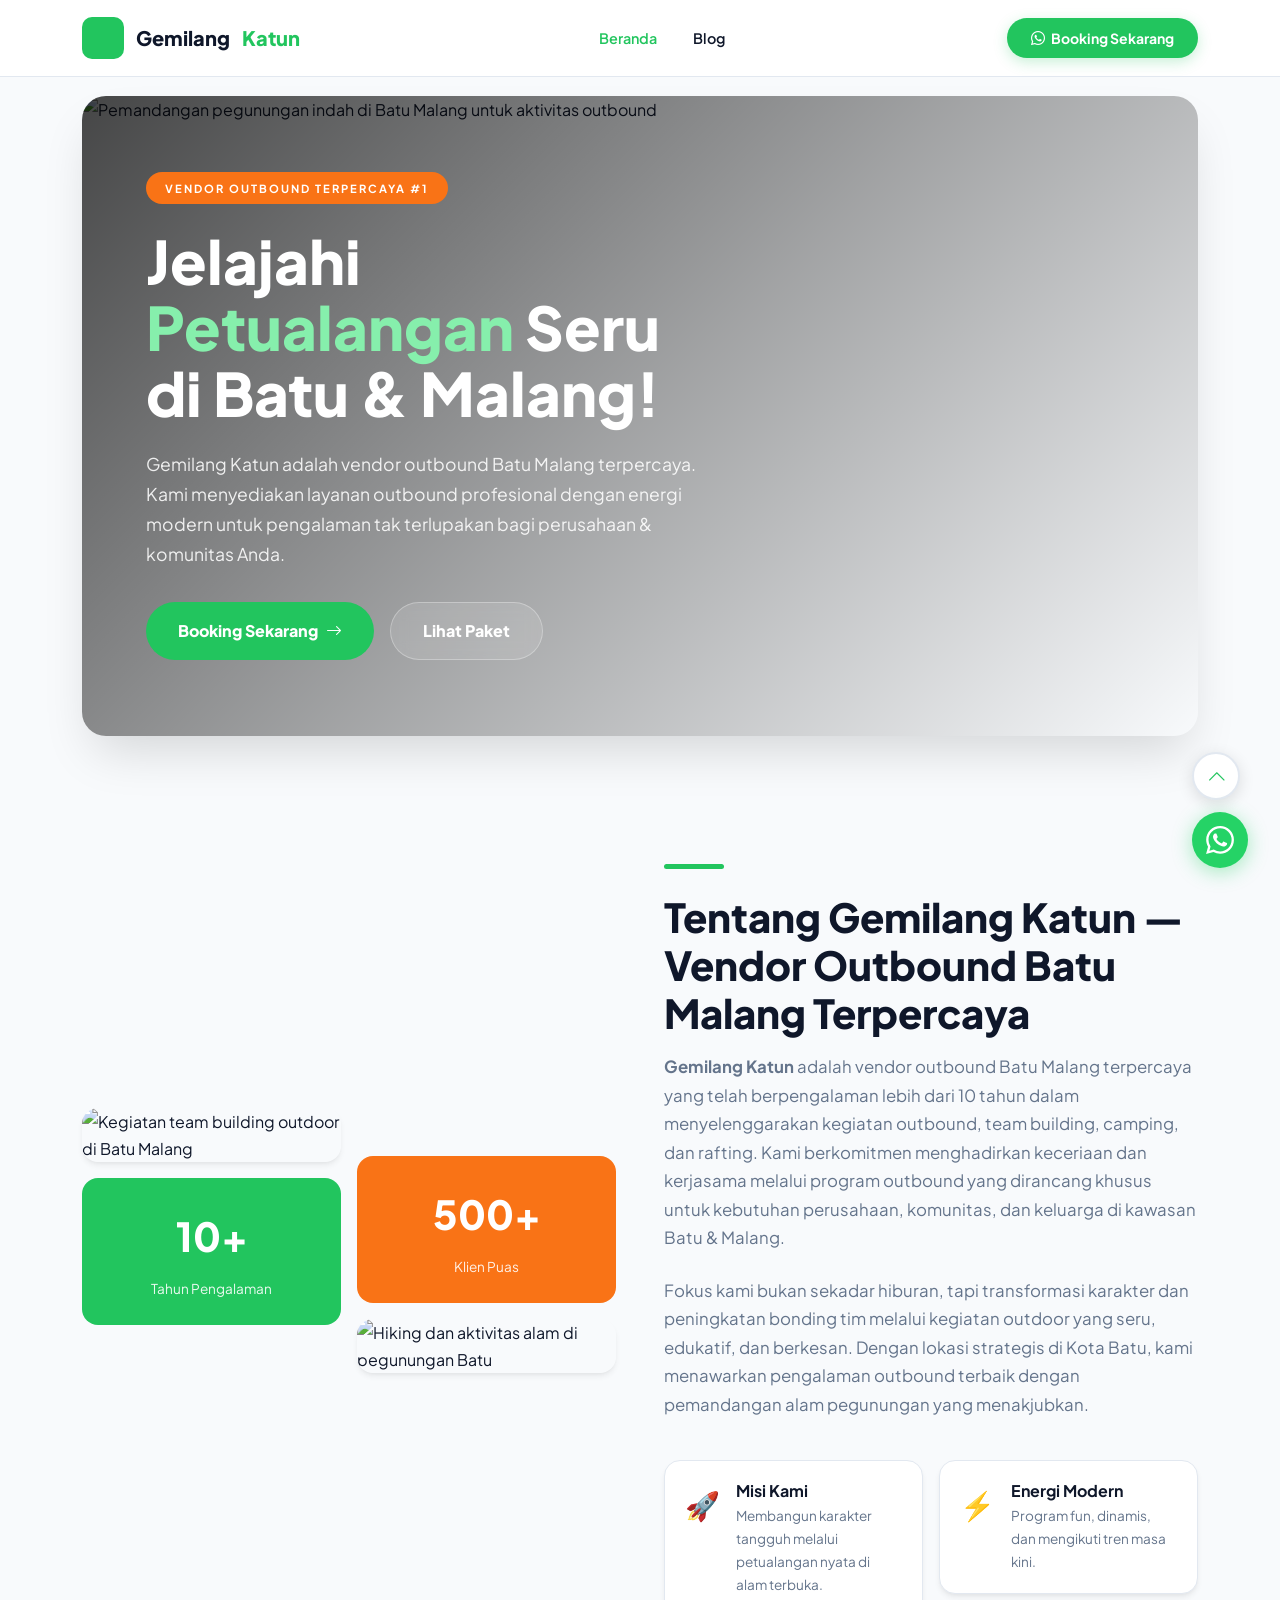
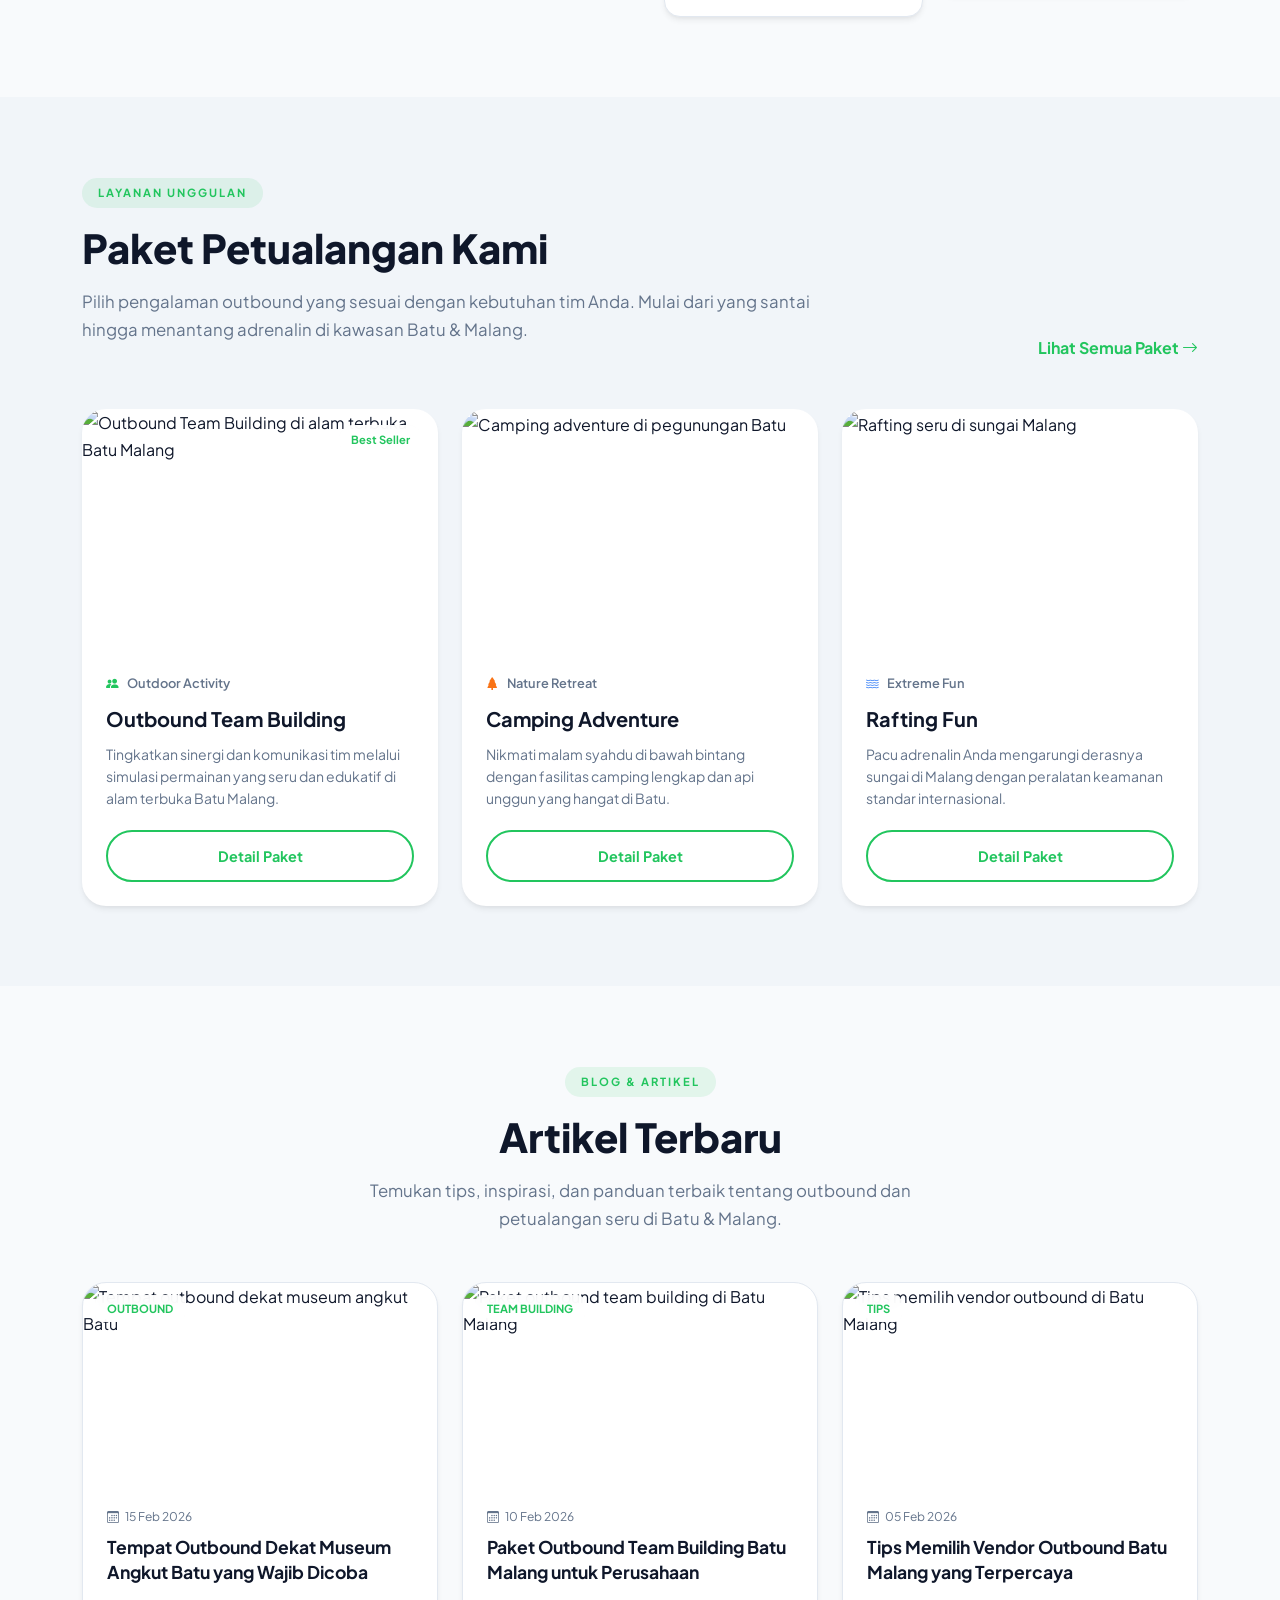
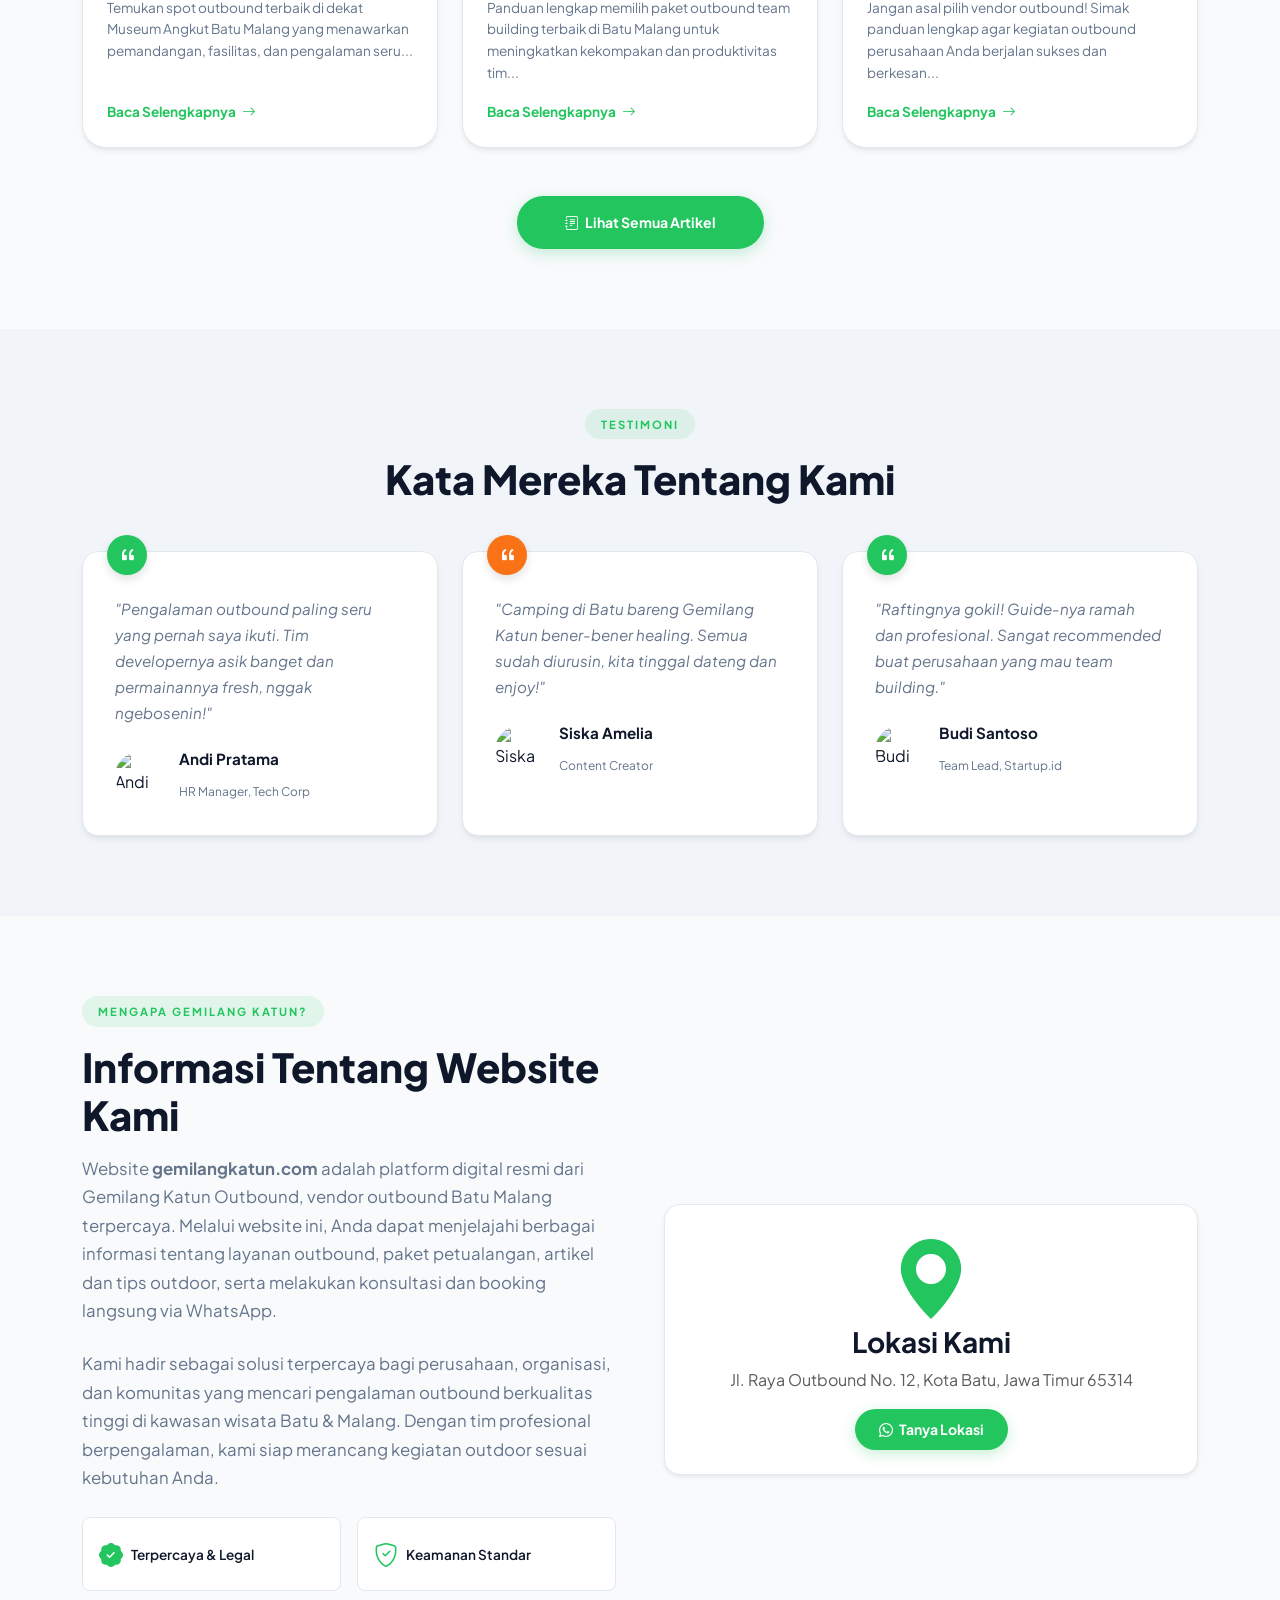
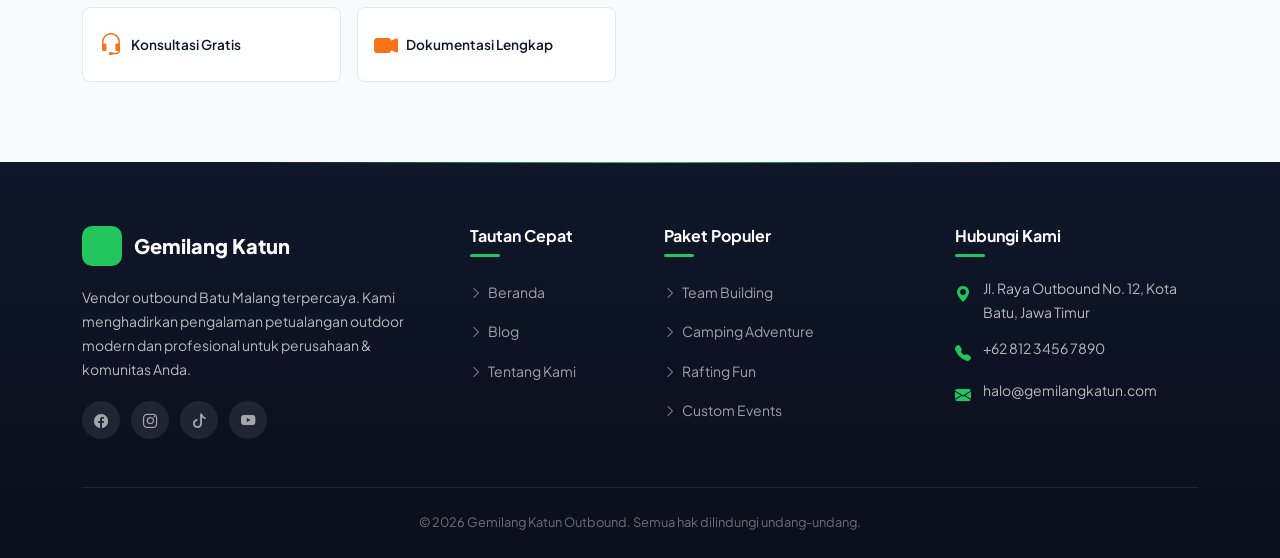
==== index.html @ aa8f5e23 "Add files via upload" ====
<!DOCTYPE html>
<html lang="id">

<head>
    <meta charset="utf-8" />
    <meta name="viewport" content="width=device-width, initial-scale=1.0" />
    <title>Gemilang Katun Outbound - Vendor Outbound Batu Malang Terpercaya</title>
    <meta name="description"
        content="Gemilang Katun adalah vendor outbound Batu Malang terpercaya. Kami menyediakan layanan outbound, team building, camping, dan rafting profesional di kawasan Batu &amp; Malang." />
    <meta name="keywords"
        content="vendor outbound batu malang terpercaya, outbound batu malang, team building batu, jasa outbound malang, paket outbound batu" />
    <meta name="author" content="Ulil" />
    <meta name="robots" content="index, follow, max-image-preview:large, max-snippet:-1, max-video-preview:-1" />
    <link rel="canonical" href="https://www.gemilangkatun.com/" />

    <!-- Open Graph -->
    <meta property="og:type" content="website" />
    <meta property="og:title" content="Gemilang Katun Outbound - Vendor Outbound Batu Malang Terpercaya" />
    <meta property="og:description"
        content="Vendor outbound Batu Malang terpercaya. Layanan outbound, team building, camping, dan rafting profesional untuk perusahaan & komunitas." />
    <meta property="og:url" content="https://www.gemilangkatun.com/" />
    <meta property="og:site_name" content="Gemilang Katun Outbound" />
    <meta property="og:image" content="https://www.gemilangkatun.com/og-image.jpg" />
    <meta property="og:image:width" content="1200" />
    <meta property="og:image:height" content="630" />
    <meta property="og:locale" content="id_ID" />

    <!-- Twitter Card -->
    <meta name="twitter:card" content="summary_large_image" />
    <meta name="twitter:title" content="Gemilang Katun Outbound - Vendor Outbound Batu Malang Terpercaya" />
    <meta name="twitter:description" content="Vendor outbound Batu Malang terpercaya. Layanan outbound profesional." />
    <meta name="twitter:image" content="https://www.gemilangkatun.com/og-image.jpg" />

    <!-- Favicon -->
    <link rel="icon" type="image/svg+xml"
        href="data:image/svg+xml,<svg xmlns='http://www.w3.org/2000/svg' viewBox='0 0 100 100'><rect rx='20' width='100' height='100' fill='%2322c55e'/><text x='50' y='72' font-size='60' text-anchor='middle' fill='white' font-family='sans-serif' font-weight='bold'>GK</text></svg>" />
    <link rel="apple-touch-icon"
        href="data:image/svg+xml,<svg xmlns='http://www.w3.org/2000/svg' viewBox='0 0 100 100'><rect rx='20' width='100' height='100' fill='%2322c55e'/><text x='50' y='72' font-size='60' text-anchor='middle' fill='white' font-family='sans-serif' font-weight='bold'>GK</text></svg>" />

    <!-- Preconnect -->
    <link rel="preconnect" href="https://fonts.googleapis.com" />
    <link rel="preconnect" href="https://fonts.gstatic.com" crossorigin />
    <link rel="preconnect" href="https://cdn.jsdelivr.net" />

    <!-- Bootstrap 5 CSS -->
    <link href="https://cdn.jsdelivr.net/npm/bootstrap@5.3.3/dist/css/bootstrap.min.css" rel="stylesheet" />
    <!-- Bootstrap Icons -->
    <link href="https://cdn.jsdelivr.net/npm/bootstrap-icons@1.11.3/font/bootstrap-icons.min.css" rel="stylesheet" />
    <!-- Google Fonts -->
    <link href="https://fonts.googleapis.com/css2?family=Plus+Jakarta+Sans:wght@400;500;600;700;800&display=swap"
        rel="stylesheet" />
    <!-- Custom CSS -->
    <link href="style.css" rel="stylesheet" />

    <!-- Schema.org - Organization -->
    <script type="application/ld+json">
    {
        "@context": "https://schema.org",
        "@type": "Organization",
        "name": "Gemilang Katun Outbound",
        "url": "https://www.gemilangkatun.com",
        "logo": "https://www.gemilangkatun.com/logo.png",
        "description": "Vendor outbound Batu Malang terpercaya. Penyedia layanan outbound profesional untuk team building, camping, dan rafting.",
        "address": {
            "@type": "PostalAddress",
            "streetAddress": "Jl. Raya Outbound No. 12",
            "addressLocality": "Kota Batu",
            "addressRegion": "Jawa Timur",
            "postalCode": "65314",
            "addressCountry": "ID"
        },
        "contactPoint": {
            "@type": "ContactPoint",
            "telephone": "+6281234567890",
            "contactType": "customer service",
            "areaServed": "ID",
            "availableLanguage": "Indonesian"
        },
        "sameAs": [
            "https://www.facebook.com/gemilangkatun",
            "https://www.instagram.com/gemilangkatun",
            "https://www.tiktok.com/@gemilangkatun"
        ]
    }
    </script>

    <!-- Schema.org - LocalBusiness -->
    <script type="application/ld+json">
    {
        "@context": "https://schema.org",
        "@type": "LocalBusiness",
        "name": "Gemilang Katun Outbound",
        "image": "https://www.gemilangkatun.com/og-image.jpg",
        "@id": "https://www.gemilangkatun.com",
        "url": "https://www.gemilangkatun.com",
        "telephone": "+6281234567890",
        "priceRange": "$$",
        "address": {
            "@type": "PostalAddress",
            "streetAddress": "Jl. Raya Outbound No. 12",
            "addressLocality": "Kota Batu",
            "addressRegion": "Jawa Timur",
            "postalCode": "65314",
            "addressCountry": "ID"
        },
        "geo": {
            "@type": "GeoCoordinates",
            "latitude": -7.883,
            "longitude": 112.527
        },
        "openingHoursSpecification": {
            "@type": "OpeningHoursSpecification",
            "dayOfWeek": ["Monday","Tuesday","Wednesday","Thursday","Friday","Saturday","Sunday"],
            "opens": "08:00",
            "closes": "17:00"
        }
    }
    </script>

    <!-- Schema.org - WebSite for Sitelinks Search Box -->
    <script type="application/ld+json">
    {
        "@context": "https://schema.org",
        "@type": "WebSite",
        "name": "Gemilang Katun Outbound",
        "url": "https://www.gemilangkatun.com",
        "potentialAction": {
            "@type": "SearchAction",
            "target": "https://www.gemilangkatun.com/blog.html?q={search_term_string}",
            "query-input": "required name=search_term_string"
        }
    }
    </script>
</head>

<body>

    <!-- ============================================
         NAVBAR
         ============================================ -->
    <nav class="navbar navbar-expand-lg navbar-light navbar-custom fixed-top" id="mainNavbar">
        <div class="container">
            <a class="navbar-brand navbar-brand-custom" href="index.html">
                <span class="navbar-brand-icon"><i class="bi bi-mountain"></i></span>
                Gemilang <span class="brand-accent">Katun</span>
            </a>
            <button class="navbar-toggler border-0" type="button" data-bs-toggle="collapse" data-bs-target="#navbarNav"
                aria-controls="navbarNav" aria-expanded="false" aria-label="Toggle navigation">
                <span class="navbar-toggler-icon"></span>
            </button>
            <div class="collapse navbar-collapse justify-content-center" id="navbarNav">
                <ul class="navbar-nav gap-1">
                    <li class="nav-item">
                        <a class="nav-link active" href="index.html">Beranda</a>
                    </li>
                    <li class="nav-item">
                        <a class="nav-link" href="blog.html">Blog</a>
                    </li>
                </ul>
            </div>
            <div class="d-none d-lg-block">
                <a href="https://wa.me/6281234567890?text=Halo%20Gemilang%20Katun%2C%20saya%20ingin%20booking%20outbound"
                    class="btn btn-booking" target="_blank" rel="noopener">
                    <i class="bi bi-whatsapp me-1"></i> Booking Sekarang
                </a>
            </div>
        </div>
    </nav>

    <!-- ============================================
         HERO SECTION
         ============================================ -->
    <section class="hero-section" id="beranda">
        <div class="container">
            <div class="hero-wrapper">
                <div class="hero-overlay"></div>
                <img src="https://lh3.googleusercontent.com/aida-public/[base64]"
                    alt="Pemandangan pegunungan indah di Batu Malang untuk aktivitas outbound" class="hero-img"
                    loading="eager" width="1200" height="640" />
                <div class="hero-content">
                    <span class="hero-badge">Vendor Outbound Terpercaya #1</span>
                    <h1 class="hero-title">
                        Jelajahi <span class="text-accent">Petualangan</span> Seru di Batu &amp; Malang!
                    </h1>
                    <p class="hero-desc">
                        Gemilang Katun adalah vendor outbound Batu Malang terpercaya. Kami menyediakan layanan outbound
                        profesional dengan energi modern untuk pengalaman tak terlupakan bagi perusahaan &amp; komunitas
                        Anda.
                    </p>
                    <div class="d-flex flex-wrap gap-3">
                        <a href="https://wa.me/6281234567890?text=Halo%20Gemilang%20Katun%2C%20saya%20ingin%20booking%20outbound"
                            class="btn-hero-primary" target="_blank" rel="noopener">
                            Booking Sekarang <i class="bi bi-arrow-right"></i>
                        </a>
                        <a href="https://wa.me/6281234567890?text=Halo%2C%20saya%20ingin%20tanya%20paket%20outbound"
                            class="btn-hero-secondary" target="_blank" rel="noopener">
                            Lihat Paket
                        </a>
                    </div>
                </div>
            </div>
        </div>
    </section>

    <!-- ============================================
         ABOUT US SECTION
         ============================================ -->
    <section class="about-section" id="tentang-kami">
        <div class="container">
            <div class="row align-items-center g-5">
                <div class="col-lg-6">
                    <div class="position-relative">
                        <div class="row g-3">
                            <div class="col-6">
                                <img src="https://lh3.googleusercontent.com/aida-public/[base64]"
                                    alt="Kegiatan team building outdoor di Batu Malang" class="about-img" loading="lazy"
                                    width="400" height="260" />
                                <div class="about-stat-card mt-3" style="background:var(--primary);">
                                    <span class="stat-number">10+</span>
                                    <span class="stat-label">Tahun Pengalaman</span>
                                </div>
                            </div>
                            <div class="col-6 pt-5">
                                <div class="about-stat-card mb-3" style="background:var(--secondary);">
                                    <span class="stat-number">500+</span>
                                    <span class="stat-label">Klien Puas</span>
                                </div>
                                <img src="https://lh3.googleusercontent.com/aida-public/[base64]"
                                    alt="Hiking dan aktivitas alam di pegunungan Batu" class="about-img" loading="lazy"
                                    width="400" height="260" />
                            </div>
                        </div>
                    </div>
                </div>
                <div class="col-lg-6">
                    <div class="section-divider"></div>
                    <h2 class="section-title">Tentang Gemilang Katun — Vendor Outbound Batu Malang Terpercaya</h2>
                    <p class="section-desc mb-4">
                        <strong>Gemilang Katun</strong> adalah vendor outbound Batu Malang terpercaya yang telah
                        berpengalaman lebih dari 10 tahun dalam menyelenggarakan kegiatan outbound, team building,
                        camping, dan rafting. Kami berkomitmen menghadirkan keceriaan dan kerjasama melalui program
                        outbound yang dirancang khusus untuk kebutuhan perusahaan, komunitas, dan keluarga di kawasan
                        Batu &amp; Malang.
                    </p>
                    <p class="section-desc mb-4">
                        Fokus kami bukan sekadar hiburan, tapi transformasi karakter dan peningkatan bonding tim melalui
                        kegiatan outdoor yang seru, edukatif, dan berkesan. Dengan lokasi strategis di Kota Batu, kami
                        menawarkan pengalaman outbound terbaik dengan pemandangan alam pegunungan yang menakjubkan.
                    </p>
                    <div class="row g-3 mt-2">
                        <div class="col-sm-6">
                            <div class="about-info-card">
                                <span class="icon-box" style="color:var(--primary);">🚀</span>
                                <div>
                                    <h4>Misi Kami</h4>
                                    <p>Membangun karakter tangguh melalui petualangan nyata di alam terbuka.</p>
                                </div>
                            </div>
                        </div>
                        <div class="col-sm-6">
                            <div class="about-info-card">
                                <span class="icon-box" style="color:var(--secondary);">⚡</span>
                                <div>
                                    <h4>Energi Modern</h4>
                                    <p>Program fun, dinamis, dan mengikuti tren masa kini.</p>
                                </div>
                            </div>
                        </div>
                    </div>
                </div>
            </div>
        </div>
    </section>

    <!-- ============================================
         PACKAGES SECTION
         ============================================ -->
    <section class="packages-section" id="paket">
        <div class="container">
            <div class="row align-items-end mb-5">
                <div class="col-lg-8">
                    <span class="section-label">Layanan Unggulan</span>
                    <h2 class="section-title">Paket Petualangan Kami</h2>
                    <p class="section-desc">Pilih pengalaman outbound yang sesuai dengan kebutuhan tim Anda. Mulai dari
                        yang santai hingga menantang adrenalin di kawasan Batu &amp; Malang.</p>
                </div>
                <div class="col-lg-4 text-lg-end mt-3 mt-lg-0">
                    <a href="https://wa.me/6281234567890?text=Halo%2C%20saya%20ingin%20tahu%20semua%20paket%20outbound"
                        class="fw-bold text-decoration-none" style="color:var(--primary);" target="_blank"
                        rel="noopener">
                        Lihat Semua Paket <i class="bi bi-arrow-right"></i>
                    </a>
                </div>
            </div>
            <div class="row g-4">
                <!-- Card 1 -->
                <div class="col-md-6 col-lg-4">
                    <div class="package-card">
                        <div class="package-card-img-wrap">
                            <img src="https://lh3.googleusercontent.com/aida-public/[base64]"
                                alt="Outbound Team Building di alam terbuka Batu Malang" loading="lazy" width="400"
                                height="240" />
                            <span class="package-badge">Best Seller</span>
                        </div>
                        <div class="package-card-body">
                            <div class="package-card-cat">
                                <i class="bi bi-people-fill" style="color:var(--primary);"></i> Outdoor Activity
                            </div>
                            <h3 class="package-card-title">Outbound Team Building</h3>
                            <p class="package-card-desc">Tingkatkan sinergi dan komunikasi tim melalui simulasi
                                permainan yang seru dan edukatif di alam terbuka Batu Malang.</p>
                            <a href="https://wa.me/6281234567890?text=Halo%2C%20saya%20tertarik%20paket%20Team%20Building"
                                class="btn-package" target="_blank" rel="noopener">Detail Paket</a>
                        </div>
                    </div>
                </div>
                <!-- Card 2 -->
                <div class="col-md-6 col-lg-4">
                    <div class="package-card">
                        <div class="package-card-img-wrap">
                            <img src="https://lh3.googleusercontent.com/aida-public/[base64]"
                                alt="Camping adventure di pegunungan Batu" loading="lazy" width="400" height="240" />
                        </div>
                        <div class="package-card-body">
                            <div class="package-card-cat">
                                <i class="bi bi-tree-fill" style="color:var(--secondary);"></i> Nature Retreat
                            </div>
                            <h3 class="package-card-title">Camping Adventure</h3>
                            <p class="package-card-desc">Nikmati malam syahdu di bawah bintang dengan fasilitas camping
                                lengkap dan api unggun yang hangat di Batu.</p>
                            <a href="https://wa.me/6281234567890?text=Halo%2C%20saya%20tertarik%20paket%20Camping%20Adventure"
                                class="btn-package" target="_blank" rel="noopener">Detail Paket</a>
                        </div>
                    </div>
                </div>
                <!-- Card 3 -->
                <div class="col-md-6 col-lg-4">
                    <div class="package-card">
                        <div class="package-card-img-wrap">
                            <img src="https://lh3.googleusercontent.com/aida-public/[base64]"
                                alt="Rafting seru di sungai Malang" loading="lazy" width="400" height="240" />
                        </div>
                        <div class="package-card-body">
                            <div class="package-card-cat">
                                <i class="bi bi-water" style="color:#3b82f6;"></i> Extreme Fun
                            </div>
                            <h3 class="package-card-title">Rafting Fun</h3>
                            <p class="package-card-desc">Pacu adrenalin Anda mengarungi derasnya sungai di Malang dengan
                                peralatan keamanan standar internasional.</p>
                            <a href="https://wa.me/6281234567890?text=Halo%2C%20saya%20tertarik%20paket%20Rafting%20Fun"
                                class="btn-package" target="_blank" rel="noopener">Detail Paket</a>
                        </div>
                    </div>
                </div>
            </div>
        </div>
    </section>

    <!-- ============================================
         ARTICLES SECTION (3 Artikel)
         ============================================ -->
    <section class="articles-section" id="artikel">
        <div class="container">
            <div class="text-center mb-5">
                <span class="section-label">Blog &amp; Artikel</span>
                <h2 class="section-title">Artikel Terbaru</h2>
                <p class="section-desc mx-auto" style="max-width:600px;">Temukan tips, inspirasi, dan panduan terbaik
                    tentang outbound dan petualangan seru di Batu &amp; Malang.</p>
            </div>
            <div class="row g-4">
                <!-- Artikel 1 -->
                <div class="col-md-6 col-lg-4">
                    <div class="article-card">
                        <div class="article-card-img-wrap">
                            <img src="https://lh3.googleusercontent.com/aida-public/[base64]"
                                alt="Tempat outbound dekat museum angkut Batu" loading="lazy" width="400"
                                height="200" />
                            <span class="article-tag">OUTBOUND</span>
                        </div>
                        <div class="article-card-body">
                            <div class="article-card-date"><i class="bi bi-calendar3"></i> 15 Feb 2026</div>
                            <h3 class="article-card-title">Tempat Outbound Dekat Museum Angkut Batu yang Wajib Dicoba
                            </h3>
                            <p class="article-card-excerpt">Temukan spot outbound terbaik di dekat Museum Angkut Batu
                                Malang yang menawarkan pemandangan, fasilitas, dan pengalaman seru...</p>
                            <a href="artikel-1.html" class="article-read-more">Baca Selengkapnya <i
                                    class="bi bi-arrow-right"></i></a>
                        </div>
                    </div>
                </div>
                <!-- Artikel 2 -->
                <div class="col-md-6 col-lg-4">
                    <div class="article-card">
                        <div class="article-card-img-wrap">
                            <img src="https://lh3.googleusercontent.com/aida-public/[base64]"
                                alt="Paket outbound team building di Batu Malang" loading="lazy" width="400"
                                height="200" />
                            <span class="article-tag">TEAM BUILDING</span>
                        </div>
                        <div class="article-card-body">
                            <div class="article-card-date"><i class="bi bi-calendar3"></i> 10 Feb 2026</div>
                            <h3 class="article-card-title">Paket Outbound Team Building Batu Malang untuk Perusahaan
                            </h3>
                            <p class="article-card-excerpt">Panduan lengkap memilih paket outbound team building terbaik
                                di Batu Malang untuk meningkatkan kekompakan dan produktivitas tim...</p>
                            <a href="artikel-2.html" class="article-read-more">Baca Selengkapnya <i
                                    class="bi bi-arrow-right"></i></a>
                        </div>
                    </div>
                </div>
                <!-- Artikel 3 -->
                <div class="col-md-6 col-lg-4">
                    <div class="article-card">
                        <div class="article-card-img-wrap">
                            <img src="https://lh3.googleusercontent.com/aida-public/[base64]"
                                alt="Tips memilih vendor outbound di Batu Malang" loading="lazy" width="400"
                                height="200" />
                            <span class="article-tag">TIPS</span>
                        </div>
                        <div class="article-card-body">
                            <div class="article-card-date"><i class="bi bi-calendar3"></i> 05 Feb 2026</div>
                            <h3 class="article-card-title">Tips Memilih Vendor Outbound Batu Malang yang Terpercaya</h3>
                            <p class="article-card-excerpt">Jangan asal pilih vendor outbound! Simak panduan lengkap
                                agar kegiatan outbound perusahaan Anda berjalan sukses dan berkesan...</p>
                            <a href="artikel-3.html" class="article-read-more">Baca Selengkapnya <i
                                    class="bi bi-arrow-right"></i></a>
                        </div>
                    </div>
                </div>
            </div>
            <div class="text-center mt-5">
                <a href="blog.html" class="btn btn-booking px-5 py-3">
                    <i class="bi bi-journal-text me-1"></i> Lihat Semua Artikel
                </a>
            </div>
        </div>
    </section>

    <!-- ============================================
         TESTIMONIALS SECTION
         ============================================ -->
    <section class="testimonials-section" id="testimoni">
        <div class="container">
            <div class="text-center mb-5">
                <span class="section-label">Testimoni</span>
                <h2 class="section-title">Kata Mereka Tentang Kami</h2>
            </div>
            <div class="row g-4">
                <div class="col-md-4">
                    <div class="testimonial-card">
                        <div class="testimonial-quote-icon" style="background:var(--primary);">
                            <i class="bi bi-quote"></i>
                        </div>
                        <p class="testimonial-text">"Pengalaman outbound paling seru yang pernah saya ikuti. Tim
                            developernya asik banget dan permainannya fresh, nggak ngebosenin!"</p>
                        <div class="d-flex align-items-center gap-3">
                            <img src="https://lh3.googleusercontent.com/aida-public/[base64]"
                                alt="Andi Pratama - Klien outbound Gemilang Katun" class="testimonial-avatar"
                                loading="lazy" width="48" height="48" />
                            <div>
                                <h5 class="testimonial-name">Andi Pratama</h5>
                                <span class="testimonial-role">HR Manager, Tech Corp</span>
                            </div>
                        </div>
                    </div>
                </div>
                <div class="col-md-4">
                    <div class="testimonial-card">
                        <div class="testimonial-quote-icon" style="background:var(--secondary);">
                            <i class="bi bi-quote"></i>
                        </div>
                        <p class="testimonial-text">"Camping di Batu bareng Gemilang Katun bener-bener healing. Semua
                            sudah diurusin, kita tinggal dateng dan enjoy!"</p>
                        <div class="d-flex align-items-center gap-3">
                            <img src="https://lh3.googleusercontent.com/aida-public/[base64]"
                                alt="Siska Amelia - Klien camping Gemilang Katun" class="testimonial-avatar"
                                loading="lazy" width="48" height="48" />
                            <div>
                                <h5 class="testimonial-name">Siska Amelia</h5>
                                <span class="testimonial-role">Content Creator</span>
                            </div>
                        </div>
                    </div>
                </div>
                <div class="col-md-4">
                    <div class="testimonial-card">
                        <div class="testimonial-quote-icon" style="background:var(--primary);">
                            <i class="bi bi-quote"></i>
                        </div>
                        <p class="testimonial-text">"Raftingnya gokil! Guide-nya ramah dan profesional. Sangat
                            recommended buat perusahaan yang mau team building."</p>
                        <div class="d-flex align-items-center gap-3">
                            <img src="https://lh3.googleusercontent.com/aida-public/[base64]"
                                alt="Budi Santoso - Klien rafting Gemilang Katun" class="testimonial-avatar"
                                loading="lazy" width="48" height="48" />
                            <div>
                                <h5 class="testimonial-name">Budi Santoso</h5>
                                <span class="testimonial-role">Team Lead, Startup.id</span>
                            </div>
                        </div>
                    </div>
                </div>
            </div>
        </div>
    </section>

    <!-- ============================================
         ABOUT US INFO SECTION
         ============================================ -->
    <section class="about-info-section" id="info-website">
        <div class="container">
            <div class="row align-items-center g-5">
                <div class="col-lg-6">
                    <span class="section-label">Mengapa Gemilang Katun?</span>
                    <h2 class="section-title">Informasi Tentang Website Kami</h2>
                    <p class="section-desc mb-4">
                        Website <strong>gemilangkatun.com</strong> adalah platform digital resmi dari Gemilang Katun
                        Outbound, vendor outbound Batu Malang terpercaya. Melalui website ini, Anda dapat menjelajahi
                        berbagai informasi tentang layanan outbound, paket petualangan, artikel dan tips outdoor, serta
                        melakukan konsultasi dan booking langsung via WhatsApp.
                    </p>
                    <p class="section-desc mb-4">
                        Kami hadir sebagai solusi terpercaya bagi perusahaan, organisasi, dan komunitas yang mencari
                        pengalaman outbound berkualitas tinggi di kawasan wisata Batu &amp; Malang. Dengan tim
                        profesional berpengalaman, kami siap merancang kegiatan outdoor sesuai kebutuhan Anda.
                    </p>
                    <div class="row g-3">
                        <div class="col-6">
                            <div class="d-flex align-items-center gap-2 p-3 rounded-3 bg-white border"
                                style="border-color:var(--border-light) !important;">
                                <i class="bi bi-patch-check-fill fs-4" style="color:var(--primary);"></i>
                                <span class="fw-semibold" style="font-size:.85rem;">Terpercaya &amp; Legal</span>
                            </div>
                        </div>
                        <div class="col-6">
                            <div class="d-flex align-items-center gap-2 p-3 rounded-3 bg-white border"
                                style="border-color:var(--border-light) !important;">
                                <i class="bi bi-shield-check fs-4" style="color:var(--primary);"></i>
                                <span class="fw-semibold" style="font-size:.85rem;">Keamanan Standar</span>
                            </div>
                        </div>
                        <div class="col-6">
                            <div class="d-flex align-items-center gap-2 p-3 rounded-3 bg-white border"
                                style="border-color:var(--border-light) !important;">
                                <i class="bi bi-headset fs-4" style="color:var(--secondary);"></i>
                                <span class="fw-semibold" style="font-size:.85rem;">Konsultasi Gratis</span>
                            </div>
                        </div>
                        <div class="col-6">
                            <div class="d-flex align-items-center gap-2 p-3 rounded-3 bg-white border"
                                style="border-color:var(--border-light) !important;">
                                <i class="bi bi-camera-video-fill fs-4" style="color:var(--secondary);"></i>
                                <span class="fw-semibold" style="font-size:.85rem;">Dokumentasi Lengkap</span>
                            </div>
                        </div>
                    </div>
                </div>
                <div class="col-lg-6 text-center">
                    <div class="p-4 rounded-4 bg-white shadow-sm border"
                        style="border-color:var(--border-light) !important;">
                        <i class="bi bi-geo-alt-fill display-1 mb-3" style="color:var(--primary);"></i>
                        <h3 class="fw-bold mb-2">Lokasi Kami</h3>
                        <p class="text-muted mb-3">Jl. Raya Outbound No. 12, Kota Batu, Jawa Timur 65314</p>
                        <a href="https://wa.me/6281234567890?text=Halo%2C%20saya%20ingin%20kunjungan%20ke%20lokasi%20outbound"
                            class="btn btn-booking" target="_blank" rel="noopener">
                            <i class="bi bi-whatsapp me-1"></i> Tanya Lokasi
                        </a>
                    </div>
                </div>
            </div>
        </div>
    </section>

    <!-- ============================================
         FOOTER
         ============================================ -->
    <footer class="footer-custom">
        <div class="container">
            <div class="row g-4 g-lg-5">
                <div class="col-lg-4">
                    <div class="footer-brand">
                        <span class="footer-brand-icon"><i class="bi bi-mountain"></i></span>
                        <span class="footer-brand-text">Gemilang Katun</span>
                    </div>
                    <p class="footer-desc">Vendor outbound Batu Malang terpercaya. Kami menghadirkan pengalaman
                        petualangan outdoor modern dan profesional untuk perusahaan &amp; komunitas Anda.</p>
                    <div class="footer-social">
                        <a href="https://www.facebook.com/gemilangkatun" target="_blank" rel="noopener"
                            aria-label="Facebook"><i class="bi bi-facebook"></i></a>
                        <a href="https://www.instagram.com/gemilangkatun" target="_blank" rel="noopener"
                            aria-label="Instagram"><i class="bi bi-instagram"></i></a>
                        <a href="https://www.tiktok.com/@gemilangkatun" target="_blank" rel="noopener"
                            aria-label="TikTok"><i class="bi bi-tiktok"></i></a>
                        <a href="https://www.youtube.com/@gemilangkatun" target="_blank" rel="noopener"
                            aria-label="YouTube"><i class="bi bi-youtube"></i></a>
                    </div>
                </div>
                <div class="col-6 col-lg-2">
                    <h4 class="footer-heading">Tautan Cepat</h4>
                    <ul class="footer-links">
                        <li><a href="index.html"><i class="bi bi-chevron-right small"></i> Beranda</a></li>
                        <li><a href="blog.html"><i class="bi bi-chevron-right small"></i> Blog</a></li>
                        <li><a href="#tentang-kami"><i class="bi bi-chevron-right small"></i> Tentang Kami</a></li>
                    </ul>
                </div>
                <div class="col-6 col-lg-3">
                    <h4 class="footer-heading">Paket Populer</h4>
                    <ul class="footer-links">
                        <li><a href="https://wa.me/6281234567890?text=Info%20paket%20Team%20Building" target="_blank"
                                rel="noopener"><i class="bi bi-chevron-right small"></i> Team Building</a></li>
                        <li><a href="https://wa.me/6281234567890?text=Info%20paket%20Camping" target="_blank"
                                rel="noopener"><i class="bi bi-chevron-right small"></i> Camping Adventure</a></li>
                        <li><a href="https://wa.me/6281234567890?text=Info%20paket%20Rafting" target="_blank"
                                rel="noopener"><i class="bi bi-chevron-right small"></i> Rafting Fun</a></li>
                        <li><a href="https://wa.me/6281234567890?text=Info%20Custom%20Events" target="_blank"
                                rel="noopener"><i class="bi bi-chevron-right small"></i> Custom Events</a></li>
                    </ul>
                </div>
                <div class="col-lg-3">
                    <h4 class="footer-heading">Hubungi Kami</h4>
                    <div class="footer-contact-item">
                        <i class="bi bi-geo-alt-fill"></i>
                        <span>Jl. Raya Outbound No. 12, Kota Batu, Jawa Timur</span>
                    </div>
                    <div class="footer-contact-item">
                        <i class="bi bi-telephone-fill"></i>
                        <span>+62 812 3456 7890</span>
                    </div>
                    <div class="footer-contact-item">
                        <i class="bi bi-envelope-fill"></i>
                        <span>halo@gemilangkatun.com</span>
                    </div>
                </div>
            </div>
            <div class="footer-bottom text-center">
                <p>&copy; 2026 Gemilang Katun Outbound. Semua hak dilindungi undang-undang.</p>
            </div>
        </div>
    </footer>

    <!-- ============================================
         FLOATING BUTTONS (WA & Scroll Top)
         ============================================ -->
    <div class="floating-btns">
        <button class="btn-scroll-top" id="scrollTopBtn" onclick="window.scrollTo({top:0,behavior:'smooth'})"
            aria-label="Kembali ke atas">
            <i class="bi bi-chevron-up"></i>
        </button>
        <a href="https://wa.me/6281234567890?text=Halo%20Gemilang%20Katun%2C%20saya%20ingin%20konsultasi%20outbound"
            class="btn-wa-float" target="_blank" rel="noopener" aria-label="Chat WhatsApp">
            <svg viewBox="0 0 24 24" fill="currentColor">
                <path
                    d="M17.472 14.382c-.297-.149-1.758-.867-2.03-.967-.273-.099-.471-.148-.67.15-.197.297-.767.966-.94 1.164-.173.199-.347.223-.644.075-.297-.15-1.255-.463-2.39-1.475-.883-.788-1.48-1.761-1.653-2.059-.173-.297-.018-.458.13-.606.134-.133.298-.347.446-.52.149-.174.198-.298.298-.497.099-.198.05-.371-.025-.52-.075-.149-.669-1.612-.916-2.207-.242-.579-.487-.5-.669-.51-.173-.008-.371-.01-.57-.01-.198 0-.52.074-.792.372-.272.297-1.04 1.016-1.04 2.479 0 1.462 1.065 2.875 1.213 3.074.149.198 2.096 3.2 5.077 4.487.709.306 1.262.489 1.694.625.712.227 1.36.195 1.871.118.571-.085 1.758-.719 2.006-1.413.248-.694.248-1.289.173-1.413-.074-.124-.272-.198-.57-.347m-5.421 7.403h-.004a9.87 9.87 0 01-5.031-1.378l-.361-.214-3.741.982.998-3.648-.235-.374a9.86 9.86 0 01-1.51-5.26c.001-5.45 4.436-9.884 9.888-9.884 2.64 0 5.122 1.03 6.988 2.898a9.825 9.825 0 012.893 6.994c-.003 5.45-4.437 9.884-9.885 9.884m8.413-18.297A11.815 11.815 0 0012.05 0C5.495 0 .16 5.335.157 11.892c0 2.096.547 4.142 1.588 5.945L.057 24l6.305-1.654a11.882 11.882 0 005.683 1.448h.005c6.554 0 11.89-5.335 11.893-11.893a11.821 11.821 0 00-3.48-8.413z" />
            </svg>
        </a>
    </div>

    <!-- Bootstrap 5 JS -->
    <script src="https://cdn.jsdelivr.net/npm/bootstrap@5.3.3/dist/js/bootstrap.bundle.min.js" defer></script>

    <!-- Custom Scripts -->
    <script>
        // Navbar scroll effect
        window.addEventListener('scroll', function () {
            const navbar = document.getElementById('mainNavbar');
            const scrollBtn = document.getElementById('scrollTopBtn');
            if (window.scrollY > 50) {
                navbar.classList.add('scrolled');
            } else {
                navbar.classList.remove('scrolled');
            }
            // Show/hide scroll top button
            if (window.scrollY > 400) {
                scrollBtn.classList.add('visible');
            } else {
                scrollBtn.classList.remove('visible');
            }
        });
    </script>
</body>

</html>
---- style.css ----
/* ============================================
   Gemilang Katun Outbound - Custom Styles
   Bootstrap Override & Custom Components
   ============================================ */

/* Google Fonts Import */
@import url('https://fonts.googleapis.com/css2?family=Plus+Jakarta+Sans:wght@400;500;600;700;800&display=swap');

/* ============================================
   CSS Custom Properties (Design Tokens)
   ============================================ */
:root {
    --primary: #22c55e;
    --primary-dark: #16a34a;
    --primary-light: #86efac;
    --secondary: #f97316;
    --secondary-dark: #ea580c;
    --accent: #3b82f6;
    --bg-light: #f8fafc;
    --bg-dark: #0f172a;
    --text-dark: #0f172a;
    --text-light: #f8fafc;
    --text-muted: #64748b;
    --border-light: #e2e8f0;
    --card-shadow: 0 4px 6px -1px rgba(0,0,0,.07), 0 2px 4px -2px rgba(0,0,0,.05);
    --card-shadow-hover: 0 20px 25px -5px rgba(0,0,0,.1), 0 8px 10px -6px rgba(0,0,0,.1);
    --wa-green: #25D366;
    --transition-base: all .3s ease;
    --radius-lg: 1rem;
    --radius-xl: 1.5rem;
    --radius-full: 9999px;
}

/* ============================================
   Base & Reset
   ============================================ */
* {
    margin: 0;
    padding: 0;
    box-sizing: border-box;
}

html {
    scroll-behavior: smooth;
}

body {
    font-family: 'Plus Jakarta Sans', sans-serif;
    color: var(--text-dark);
    background-color: var(--bg-light);
    overflow-x: hidden;
    line-height: 1.7;
}

img {
    max-width: 100%;
    height: auto;
}

a {
    text-decoration: none;
    transition: var(--transition-base);
}

/* ============================================
   Navbar
   ============================================ */
.navbar-custom {
    background: rgba(255,255,255,.92);
    backdrop-filter: blur(16px);
    -webkit-backdrop-filter: blur(16px);
    border-bottom: 1px solid var(--border-light);
    padding: .75rem 0;
    transition: var(--transition-base);
}

.navbar-custom.scrolled {
    box-shadow: 0 4px 20px rgba(0,0,0,.08);
}

.navbar-brand-custom {
    display: flex;
    align-items: center;
    gap: .75rem;
    font-weight: 800;
    font-size: 1.25rem;
    color: var(--text-dark) !important;
}

.navbar-brand-icon {
    background: var(--primary);
    color: #fff;
    width: 42px;
    height: 42px;
    border-radius: 10px;
    display: flex;
    align-items: center;
    justify-content: center;
    font-size: 1.4rem;
}

.navbar-brand-custom .brand-accent {
    color: var(--primary);
}

.navbar-custom .nav-link {
    font-weight: 600;
    font-size: .9rem;
    color: var(--text-dark) !important;
    padding: .5rem 1rem !important;
    border-radius: var(--radius-full);
    transition: var(--transition-base);
}

.navbar-custom .nav-link:hover,
.navbar-custom .nav-link.active {
    color: var(--primary) !important;
}

.btn-booking {
    background: var(--primary);
    color: #fff !important;
    font-weight: 700;
    font-size: .875rem;
    padding: .6rem 1.5rem;
    border-radius: var(--radius-full);
    border: none;
    box-shadow: 0 4px 14px rgba(34,197,94,.25);
    transition: var(--transition-base);
}

.btn-booking:hover {
    background: var(--primary-dark);
    transform: translateY(-2px);
    box-shadow: 0 6px 20px rgba(34,197,94,.35);
    color: #fff !important;
}

/* ============================================
   Hero Section
   ============================================ */
.hero-section {
    padding-top: 6rem;
    padding-bottom: 3rem;
}

.hero-wrapper {
    position: relative;
    border-radius: var(--radius-xl);
    overflow: hidden;
    min-height: 520px;
    box-shadow: 0 25px 50px -12px rgba(0,0,0,.15);
}

@media (min-width: 992px) {
    .hero-wrapper {
        min-height: 640px;
    }
}

.hero-overlay {
    position: absolute;
    inset: 0;
    background: linear-gradient(135deg, rgba(0,0,0,.72) 0%, rgba(0,0,0,.35) 50%, transparent 100%);
    z-index: 2;
}

.hero-img {
    position: absolute;
    inset: 0;
    width: 100%;
    height: 100%;
    object-fit: cover;
    z-index: 1;
}

.hero-content {
    position: relative;
    z-index: 3;
    display: flex;
    flex-direction: column;
    justify-content: center;
    height: 100%;
    min-height: 520px;
    padding: 2rem 2rem;
    max-width: 700px;
}

@media (min-width: 992px) {
    .hero-content {
        min-height: 640px;
        padding: 3rem 4rem;
    }
}

.hero-badge {
    display: inline-block;
    background: var(--secondary);
    color: #fff;
    padding: .4rem 1.2rem;
    border-radius: var(--radius-full);
    font-size: .7rem;
    font-weight: 700;
    text-transform: uppercase;
    letter-spacing: 2px;
    margin-bottom: 1.5rem;
    width: fit-content;
}

.hero-title {
    font-size: 2.5rem;
    font-weight: 900;
    color: #fff;
    line-height: 1.1;
    margin-bottom: 1.5rem;
}

@media (min-width: 992px) {
    .hero-title {
        font-size: 3.75rem;
    }
}

.hero-title .text-accent {
    color: var(--primary-light);
}

.hero-desc {
    font-size: 1.1rem;
    color: rgba(255,255,255,.88);
    margin-bottom: 2rem;
    line-height: 1.7;
}

.btn-hero-primary {
    background: var(--primary);
    color: #fff;
    font-weight: 800;
    font-size: 1rem;
    padding: .9rem 2rem;
    border-radius: var(--radius-full);
    border: none;
    display: inline-flex;
    align-items: center;
    gap: .5rem;
    transition: var(--transition-base);
}

.btn-hero-primary:hover {
    background: var(--primary-dark);
    transform: translateY(-2px);
    color: #fff;
}

.btn-hero-secondary {
    background: rgba(255,255,255,.12);
    color: #fff;
    font-weight: 800;
    font-size: 1rem;
    padding: .9rem 2rem;
    border-radius: var(--radius-full);
    border: 1px solid rgba(255,255,255,.3);
    backdrop-filter: blur(8px);
    transition: var(--transition-base);
}

.btn-hero-secondary:hover {
    background: rgba(255,255,255,.25);
    color: #fff;
}

/* ============================================
   Section Headings
   ============================================ */
.section-label {
    display: inline-block;
    background: rgba(34,197,94,.1);
    color: var(--primary);
    padding: .35rem 1rem;
    border-radius: var(--radius-full);
    font-size: .7rem;
    font-weight: 700;
    text-transform: uppercase;
    letter-spacing: 2px;
    margin-bottom: 1rem;
}

.section-title {
    font-size: 2rem;
    font-weight: 800;
    color: var(--text-dark);
    margin-bottom: 1rem;
    line-height: 1.2;
}

@media (min-width: 992px) {
    .section-title {
        font-size: 2.5rem;
    }
}

.section-desc {
    color: var(--text-muted);
    font-size: 1.05rem;
    line-height: 1.7;
}

.section-divider {
    width: 60px;
    height: 5px;
    background: var(--primary);
    border-radius: var(--radius-full);
    margin-bottom: 1.5rem;
}

/* ============================================
   About Us Section
   ============================================ */
.about-section {
    padding: 5rem 0;
}

.about-img {
    width: 100%;
    height: 260px;
    object-fit: cover;
    border-radius: var(--radius-lg);
    box-shadow: var(--card-shadow);
}

.about-stat-card {
    padding: 1.5rem;
    border-radius: var(--radius-lg);
    color: #fff;
    text-align: center;
}

.about-stat-card .stat-number {
    font-size: 2.5rem;
    font-weight: 900;
    display: block;
    margin-bottom: .25rem;
}

.about-stat-card .stat-label {
    font-size: .85rem;
    opacity: .9;
}

.about-info-card {
    display: flex;
    gap: 1rem;
    padding: 1.25rem;
    background: #fff;
    border-radius: var(--radius-lg);
    border: 1px solid var(--border-light);
    box-shadow: var(--card-shadow);
    transition: var(--transition-base);
}

.about-info-card:hover {
    box-shadow: var(--card-shadow-hover);
    transform: translateY(-2px);
}

.about-info-card .icon-box {
    font-size: 1.75rem;
    flex-shrink: 0;
}

.about-info-card h4 {
    font-weight: 700;
    font-size: 1rem;
    margin-bottom: .25rem;
}

.about-info-card p {
    font-size: .85rem;
    color: var(--text-muted);
    margin: 0;
}

/* ============================================
   Packages / Services Section
   ============================================ */
.packages-section {
    padding: 5rem 0;
    background: #f1f5f9;
}

.package-card {
    background: #fff;
    border-radius: var(--radius-xl);
    overflow: hidden;
    box-shadow: var(--card-shadow);
    transition: var(--transition-base);
    height: 100%;
    display: flex;
    flex-direction: column;
}

.package-card:hover {
    transform: translateY(-8px);
    box-shadow: var(--card-shadow-hover);
}

.package-card-img-wrap {
    position: relative;
    height: 240px;
    overflow: hidden;
}

.package-card-img-wrap img {
    width: 100%;
    height: 100%;
    object-fit: cover;
    transition: transform .5s ease;
}

.package-card:hover .package-card-img-wrap img {
    transform: scale(1.08);
}

.package-badge {
    position: absolute;
    top: 1rem;
    right: 1rem;
    background: rgba(255,255,255,.92);
    backdrop-filter: blur(8px);
    padding: .3rem .75rem;
    border-radius: var(--radius-full);
    font-size: .7rem;
    font-weight: 700;
    color: var(--primary);
}

.package-card-body {
    padding: 1.5rem;
    flex: 1;
    display: flex;
    flex-direction: column;
}

.package-card-cat {
    display: flex;
    align-items: center;
    gap: .5rem;
    font-size: .8rem;
    font-weight: 600;
    color: var(--text-muted);
    margin-bottom: .75rem;
}

.package-card-title {
    font-size: 1.25rem;
    font-weight: 700;
    margin-bottom: .75rem;
    transition: var(--transition-base);
}

.package-card:hover .package-card-title {
    color: var(--primary);
}

.package-card-desc {
    font-size: .875rem;
    color: var(--text-muted);
    line-height: 1.6;
    margin-bottom: 1.25rem;
    flex: 1;
}

.btn-package {
    display: block;
    width: 100%;
    text-align: center;
    padding: .75rem 1rem;
    border-radius: var(--radius-full);
    border: 2px solid var(--primary);
    color: var(--primary);
    font-weight: 700;
    font-size: .9rem;
    background: transparent;
    transition: var(--transition-base);
}

.btn-package:hover {
    background: var(--primary);
    color: #fff;
}

/* ============================================
   Articles Section (Homepage)
   ============================================ */
.articles-section {
    padding: 5rem 0;
}

.article-card {
    background: #fff;
    border-radius: var(--radius-xl);
    overflow: hidden;
    box-shadow: var(--card-shadow);
    border: 1px solid var(--border-light);
    transition: var(--transition-base);
    height: 100%;
    display: flex;
    flex-direction: column;
}

.article-card:hover {
    box-shadow: var(--card-shadow-hover);
    transform: translateY(-4px);
}

.article-card-img-wrap {
    position: relative;
    overflow: hidden;
    height: 200px;
}

.article-card-img-wrap img {
    width: 100%;
    height: 100%;
    object-fit: cover;
    transition: transform .5s ease;
}

.article-card:hover .article-card-img-wrap img {
    transform: scale(1.06);
}

.article-tag {
    position: absolute;
    top: .75rem;
    left: .75rem;
    background: rgba(255,255,255,.92);
    backdrop-filter: blur(8px);
    padding: .25rem .75rem;
    border-radius: .5rem;
    font-size: .7rem;
    font-weight: 700;
    color: var(--primary);
}

.article-card-body {
    padding: 1.5rem;
    flex: 1;
    display: flex;
    flex-direction: column;
}

.article-card-date {
    font-size: .75rem;
    color: var(--text-muted);
    margin-bottom: .5rem;
    display: flex;
    align-items: center;
    gap: .35rem;
}

.article-card-title {
    font-size: 1.1rem;
    font-weight: 700;
    margin-bottom: .75rem;
    line-height: 1.4;
    transition: var(--transition-base);
}

.article-card:hover .article-card-title {
    color: var(--primary);
}

.article-card-excerpt {
    font-size: .85rem;
    color: var(--text-muted);
    line-height: 1.6;
    margin-bottom: 1rem;
    flex: 1;
}

.article-read-more {
    display: inline-flex;
    align-items: center;
    gap: .35rem;
    font-size: .85rem;
    font-weight: 700;
    color: var(--primary);
    transition: var(--transition-base);
}

.article-read-more:hover {
    gap: .6rem;
    color: var(--primary-dark);
}

/* ============================================
   Testimonials Section
   ============================================ */
.testimonials-section {
    padding: 5rem 0;
    background: #f1f5f9;
}

.testimonial-card {
    background: #fff;
    border-radius: var(--radius-lg);
    padding: 2rem;
    border: 1px solid var(--border-light);
    position: relative;
    box-shadow: var(--card-shadow);
    transition: var(--transition-base);
    height: 100%;
}

.testimonial-card:hover {
    box-shadow: var(--card-shadow-hover);
}

.testimonial-quote-icon {
    position: absolute;
    top: -1.1rem;
    left: 1.5rem;
    width: 2.5rem;
    height: 2.5rem;
    border-radius: 50%;
    display: flex;
    align-items: center;
    justify-content: center;
    color: #fff;
    font-size: 1.2rem;
    box-shadow: 0 4px 10px rgba(0,0,0,.12);
}

.testimonial-text {
    font-style: italic;
    color: var(--text-muted);
    margin-bottom: 1.5rem;
    padding-top: .75rem;
    font-size: .95rem;
    line-height: 1.7;
}

.testimonial-avatar {
    width: 48px;
    height: 48px;
    border-radius: 50%;
    object-fit: cover;
}

.testimonial-name {
    font-weight: 700;
    font-size: .95rem;
}

.testimonial-role {
    font-size: .75rem;
    color: var(--text-muted);
}

/* ============================================
   About Us Info Section
   ============================================ */
.about-info-section {
    padding: 5rem 0;
}

/* ============================================
   Footer
   ============================================ */
.footer-custom {
    background: linear-gradient(180deg, var(--bg-dark) 0%, #0a0f1a 100%);
    color: rgba(255,255,255,.7);
    padding-top: 4rem;
    position: relative;
    overflow: hidden;
}

.footer-custom::before {
    content: '';
    position: absolute;
    top: 0;
    left: 50%;
    transform: translateX(-50%);
    width: 60%;
    height: 1px;
    background: linear-gradient(90deg, transparent, var(--primary), transparent);
}

.footer-brand {
    display: flex;
    align-items: center;
    gap: .75rem;
    margin-bottom: 1.25rem;
}

.footer-brand-icon {
    background: var(--primary);
    color: #fff;
    width: 40px;
    height: 40px;
    border-radius: 10px;
    display: flex;
    align-items: center;
    justify-content: center;
    font-size: 1.2rem;
}

.footer-brand-text {
    font-size: 1.25rem;
    font-weight: 800;
    color: #fff;
}

.footer-desc {
    font-size: .875rem;
    line-height: 1.7;
    margin-bottom: 1.25rem;
}

.footer-social a {
    display: inline-flex;
    align-items: center;
    justify-content: center;
    width: 38px;
    height: 38px;
    border-radius: 50%;
    background: rgba(255,255,255,.08);
    color: rgba(255,255,255,.6);
    margin-right: .5rem;
    transition: var(--transition-base);
    font-size: .9rem;
}

.footer-social a:hover {
    background: var(--primary);
    color: #fff;
    transform: translateY(-3px);
}

.footer-heading {
    color: #fff;
    font-weight: 700;
    font-size: 1rem;
    margin-bottom: 1.25rem;
    position: relative;
    padding-bottom: .75rem;
}

.footer-heading::after {
    content: '';
    position: absolute;
    bottom: 0;
    left: 0;
    width: 30px;
    height: 3px;
    background: var(--primary);
    border-radius: var(--radius-full);
}

.footer-links {
    list-style: none;
    padding: 0;
    margin: 0;
}

.footer-links li {
    margin-bottom: .75rem;
}

.footer-links a {
    color: rgba(255,255,255,.6);
    font-size: .875rem;
    transition: var(--transition-base);
    display: inline-flex;
    align-items: center;
    gap: .35rem;
}

.footer-links a:hover {
    color: var(--primary);
    padding-left: .25rem;
}

.footer-contact-item {
    display: flex;
    align-items: flex-start;
    gap: .75rem;
    margin-bottom: .75rem;
    font-size: .875rem;
}

.footer-contact-item i {
    color: var(--primary);
    font-size: 1rem;
    margin-top: .15rem;
}

.footer-bottom {
    border-top: 1px solid rgba(255,255,255,.08);
    padding: 1.5rem 0;
    margin-top: 3rem;
}

.footer-bottom p {
    margin: 0;
    font-size: .8rem;
    color: rgba(255,255,255,.4);
}

/* ============================================
   Floating Buttons (WA & Scroll Up)
   ============================================ */
.floating-btns {
    position: fixed;
    bottom: 2rem;
    right: 2rem;
    display: flex;
    flex-direction: column;
    gap: .75rem;
    z-index: 9999;
}

.btn-wa-float {
    width: 56px;
    height: 56px;
    border-radius: 50%;
    background: var(--wa-green);
    color: #fff;
    display: flex;
    align-items: center;
    justify-content: center;
    box-shadow: 0 4px 20px rgba(37,211,102,.4);
    transition: var(--transition-base);
    border: none;
    position: relative;
    overflow: hidden;
}

.btn-wa-float::before {
    content: '';
    position: absolute;
    inset: 0;
    border-radius: 50%;
    border: 3px solid var(--wa-green);
    animation: wa-pulse 2s infinite;
    opacity: 0;
}

@keyframes wa-pulse {
    0% { transform: scale(1); opacity: .6; }
    100% { transform: scale(1.5); opacity: 0; }
}

.btn-wa-float:hover {
    transform: scale(1.12);
    box-shadow: 0 6px 28px rgba(37,211,102,.55);
    color: #fff;
}

.btn-wa-float svg {
    width: 28px;
    height: 28px;
}

.btn-scroll-top {
    width: 48px;
    height: 48px;
    border-radius: 50%;
    background: #fff;
    color: var(--primary);
    display: flex;
    align-items: center;
    justify-content: center;
    box-shadow: 0 4px 16px rgba(0,0,0,.12);
    border: 2px solid var(--border-light);
    transition: var(--transition-base);
    cursor: pointer;
    opacity: 0;
    visibility: hidden;
    transform: translateY(20px);
}

.btn-scroll-top.visible {
    opacity: 1;
    visibility: visible;
    transform: translateY(0);
}

.btn-scroll-top:hover {
    background: var(--primary);
    color: #fff;
    border-color: var(--primary);
    transform: translateY(-3px);
}

.btn-scroll-top i {
    font-size: 1.2rem;
}

/* ============================================
   Blog Page - Header
   ============================================ */
.blog-header {
    padding: 6rem 0 3rem;
    position: relative;
    overflow: hidden;
    background: linear-gradient(135deg, rgba(34,197,94,.05) 0%, rgba(249,115,22,.05) 100%);
}

.blog-header::before,
.blog-header::after {
    content: '';
    position: absolute;
    width: 300px;
    height: 300px;
    border-radius: 50%;
    background: rgba(34,197,94,.08);
    filter: blur(80px);
}

.blog-header::before {
    top: -100px;
    right: -100px;
}

.blog-header::after {
    bottom: -100px;
    left: -100px;
}

/* ============================================
   Blog Cards (Blog Page)
   ============================================ */
.blog-card {
    background: #fff;
    border-radius: var(--radius-xl);
    overflow: hidden;
    box-shadow: var(--card-shadow);
    border: 1px solid var(--border-light);
    transition: var(--transition-base);
    height: 100%;
    display: flex;
    flex-direction: column;
}

.blog-card:hover {
    box-shadow: var(--card-shadow-hover);
    transform: translateY(-6px);
}

.blog-card-img-wrap {
    position: relative;
    overflow: hidden;
    height: 220px;
}

.blog-card-img-wrap img {
    width: 100%;
    height: 100%;
    object-fit: cover;
    transition: transform .5s ease;
}

.blog-card:hover .blog-card-img-wrap img {
    transform: scale(1.08);
}

.blog-card-body {
    padding: 1.5rem;
    flex: 1;
    display: flex;
    flex-direction: column;
}

.blog-card-title {
    font-weight: 700;
    font-size: 1.1rem;
    margin-bottom: .75rem;
    line-height: 1.4;
    transition: var(--transition-base);
}

.blog-card:hover .blog-card-title {
    color: var(--primary);
}

.blog-card-excerpt {
    font-size: .85rem;
    color: var(--text-muted);
    margin-bottom: 1rem;
    flex: 1;
}

/* ============================================
   Article Page Styles
   ============================================ */
.article-header-section {
    padding-top: 5.5rem;
    padding-bottom: 2rem;
    background: linear-gradient(135deg, rgba(34,197,94,.04) 0%, rgba(249,115,22,.04) 100%);
}

.article-featured-img {
    width: 100%;
    max-height: 480px;
    object-fit: cover;
    border-radius: var(--radius-lg);
    box-shadow: var(--card-shadow-hover);
}

.article-content {
    padding: 2.5rem 0 3rem;
}

.article-content h2 {
    font-size: 1.5rem;
    font-weight: 800;
    color: var(--text-dark);
    margin-top: 2rem;
    margin-bottom: 1rem;
    padding-bottom: .5rem;
    border-bottom: 2px solid rgba(34,197,94,.15);
}

.article-content h3 {
    font-size: 1.2rem;
    font-weight: 700;
    color: var(--text-dark);
    margin-top: 1.5rem;
    margin-bottom: .75rem;
}

.article-content p {
    margin-bottom: 1rem;
    color: #334155;
    line-height: 1.8;
}

.article-content blockquote {
    background: linear-gradient(90deg, rgba(34,197,94,.08), transparent);
    border-left: 4px solid var(--primary);
    padding: 1.25rem 1.5rem;
    margin: 1.5rem 0;
    border-radius: 0 var(--radius-lg) var(--radius-lg) 0;
    font-style: italic;
    color: #475569;
}

.article-content ul, .article-content ol {
    margin-bottom: 1rem;
    padding-left: 1.5rem;
}

.article-content li {
    margin-bottom: .5rem;
    color: #334155;
}

.article-content img {
    border-radius: var(--radius-lg);
    margin: 1rem 0;
    box-shadow: var(--card-shadow);
}

.article-img-desc {
    font-size: .8rem;
    color: var(--text-muted);
    text-align: center;
    margin-top: .25rem;
    margin-bottom: 1.5rem;
    font-style: italic;
}

/* TOC */
.toc-wrapper {
    background: #fff;
    border: 1px solid var(--border-light);
    border-radius: var(--radius-lg);
    padding: 1.25rem 1.5rem;
    margin-bottom: 2rem;
    box-shadow: var(--card-shadow);
}

.toc-toggle {
    display: flex;
    align-items: center;
    justify-content: space-between;
    cursor: pointer;
    border: none;
    background: none;
    width: 100%;
    font-weight: 700;
    font-size: 1rem;
    color: var(--text-dark);
    padding: 0;
}

.toc-toggle i {
    transition: transform .3s ease;
}

.toc-toggle.collapsed i {
    transform: rotate(180deg);
}

.toc-list {
    list-style: none;
    padding: 0;
    margin: .75rem 0 0;
}

.toc-list li {
    margin-bottom: .5rem;
}

.toc-list li a {
    font-size: .875rem;
    color: var(--text-muted);
    display: flex;
    align-items: center;
    gap: .5rem;
    padding: .3rem .5rem;
    border-radius: .5rem;
    transition: var(--transition-base);
}

.toc-list li a:hover {
    color: var(--primary);
    background: rgba(34,197,94,.05);
}

.toc-list li.toc-h3 {
    padding-left: 1.25rem;
}

/* Baca Juga */
.baca-juga-box {
    background: linear-gradient(135deg, rgba(34,197,94,.08), rgba(249,115,22,.06));
    border: 1px solid rgba(34,197,94,.15);
    border-radius: var(--radius-lg);
    padding: 1.25rem 1.5rem;
    margin: 1.5rem 0;
}

.baca-juga-box h4 {
    font-size: .9rem;
    font-weight: 700;
    color: var(--primary-dark);
    margin-bottom: .75rem;
}

.baca-juga-box a {
    display: block;
    font-size: .85rem;
    color: var(--primary);
    font-weight: 600;
    margin-bottom: .35rem;
    transition: var(--transition-base);
}

.baca-juga-box a:hover {
    padding-left: .5rem;
    color: var(--primary-dark);
}

/* FAQ */
.faq-section {
    margin-top: 2rem;
}

.faq-item {
    border: 1px solid var(--border-light);
    border-radius: var(--radius-lg);
    margin-bottom: .75rem;
    overflow: hidden;
}

.faq-item .accordion-button {
    font-weight: 600;
    font-size: .95rem;
    background: #fff;
    color: var(--text-dark);
    box-shadow: none;
}

.faq-item .accordion-button:not(.collapsed) {
    background: rgba(34,197,94,.05);
    color: var(--primary-dark);
}

.faq-item .accordion-body {
    font-size: .9rem;
    color: #475569;
    line-height: 1.7;
}

/* Author Profile */
.author-card {
    background: linear-gradient(135deg, #f8fafc, #f1f5f9);
    border: 1px solid var(--border-light);
    border-radius: var(--radius-lg);
    padding: 1.5rem;
    display: flex;
    align-items: center;
    gap: 1.5rem;
    margin: 2rem 0;
}

.author-avatar {
    width: 80px;
    height: 80px;
    border-radius: 50%;
    object-fit: cover;
    border: 3px solid var(--primary);
    flex-shrink: 0;
}

.author-name {
    font-weight: 800;
    font-size: 1.1rem;
    margin-bottom: .25rem;
}

.author-role {
    font-size: .8rem;
    color: var(--text-muted);
    margin-bottom: .5rem;
}

.author-bio {
    font-size: .85rem;
    color: #475569;
    margin: 0;
    line-height: 1.6;
}

/* Share Buttons */
.share-btns {
    display: flex;
    flex-wrap: wrap;
    gap: .5rem;
    margin: 1.5rem 0;
}

.share-btns a {
    display: inline-flex;
    align-items: center;
    gap: .4rem;
    padding: .5rem 1rem;
    border-radius: var(--radius-full);
    font-size: .8rem;
    font-weight: 600;
    color: #fff;
    transition: var(--transition-base);
}

.share-btns a:hover {
    transform: translateY(-2px);
    color: #fff;
}

.share-fb { background: #1877F2; }
.share-tw { background: #1DA1F2; }
.share-ig { background: linear-gradient(45deg, #f09433, #e6683c, #dc2743, #cc2366, #bc1888); }
.share-wa { background: #25D366; }

/* Related Articles */
.related-articles .article-card {
    height: 100%;
}

/* Article promo gif */
.promo-gif-wrap {
    text-align: center;
    margin: 2rem 0;
}

.promo-gif-wrap img {
    max-width: 100%;
    border-radius: var(--radius-lg);
    box-shadow: var(--card-shadow);
}

/* ============================================
   Responsive Adjustments
   ============================================ */
@media (max-width: 767px) {
    .hero-title {
        font-size: 2rem;
    }
    .hero-content {
        padding: 1.5rem;
    }
    .hero-wrapper {
        min-height: 420px;
    }
    .hero-content {
        min-height: 420px;
    }
    .section-title {
        font-size: 1.75rem;
    }
    .floating-btns {
        bottom: 1.25rem;
        right: 1.25rem;
    }
    .btn-wa-float {
        width: 50px;
        height: 50px;
    }
    .btn-scroll-top {
        width: 42px;
        height: 42px;
    }
    .author-card {
        flex-direction: column;
        text-align: center;
    }
}

/* ============================================
   Animations
   ============================================ */
@keyframes fadeInUp {
    from { opacity: 0; transform: translateY(30px); }
    to { opacity: 1; transform: translateY(0); }
}

.fade-in-up {
    animation: fadeInUp .6s ease forwards;
}

.delay-1 { animation-delay: .1s; }
.delay-2 { animation-delay: .2s; }
.delay-3 { animation-delay: .3s; }
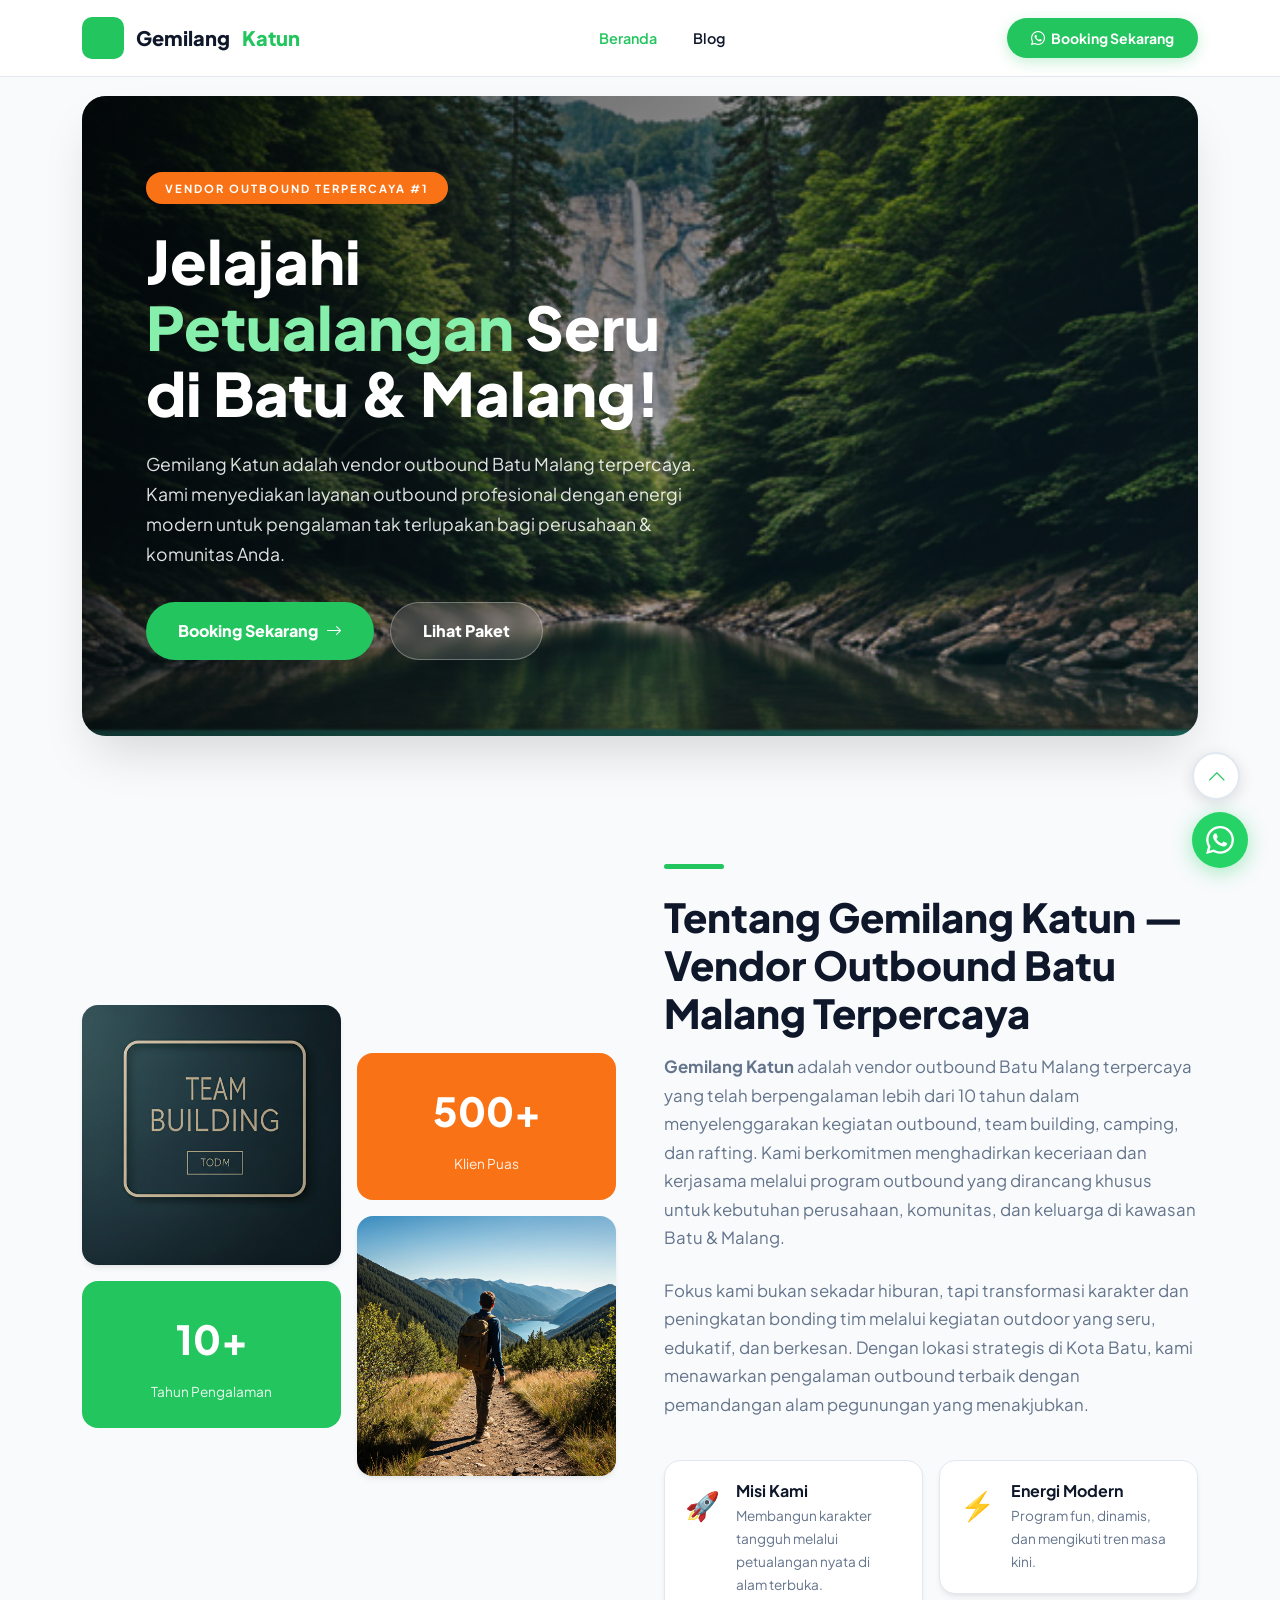
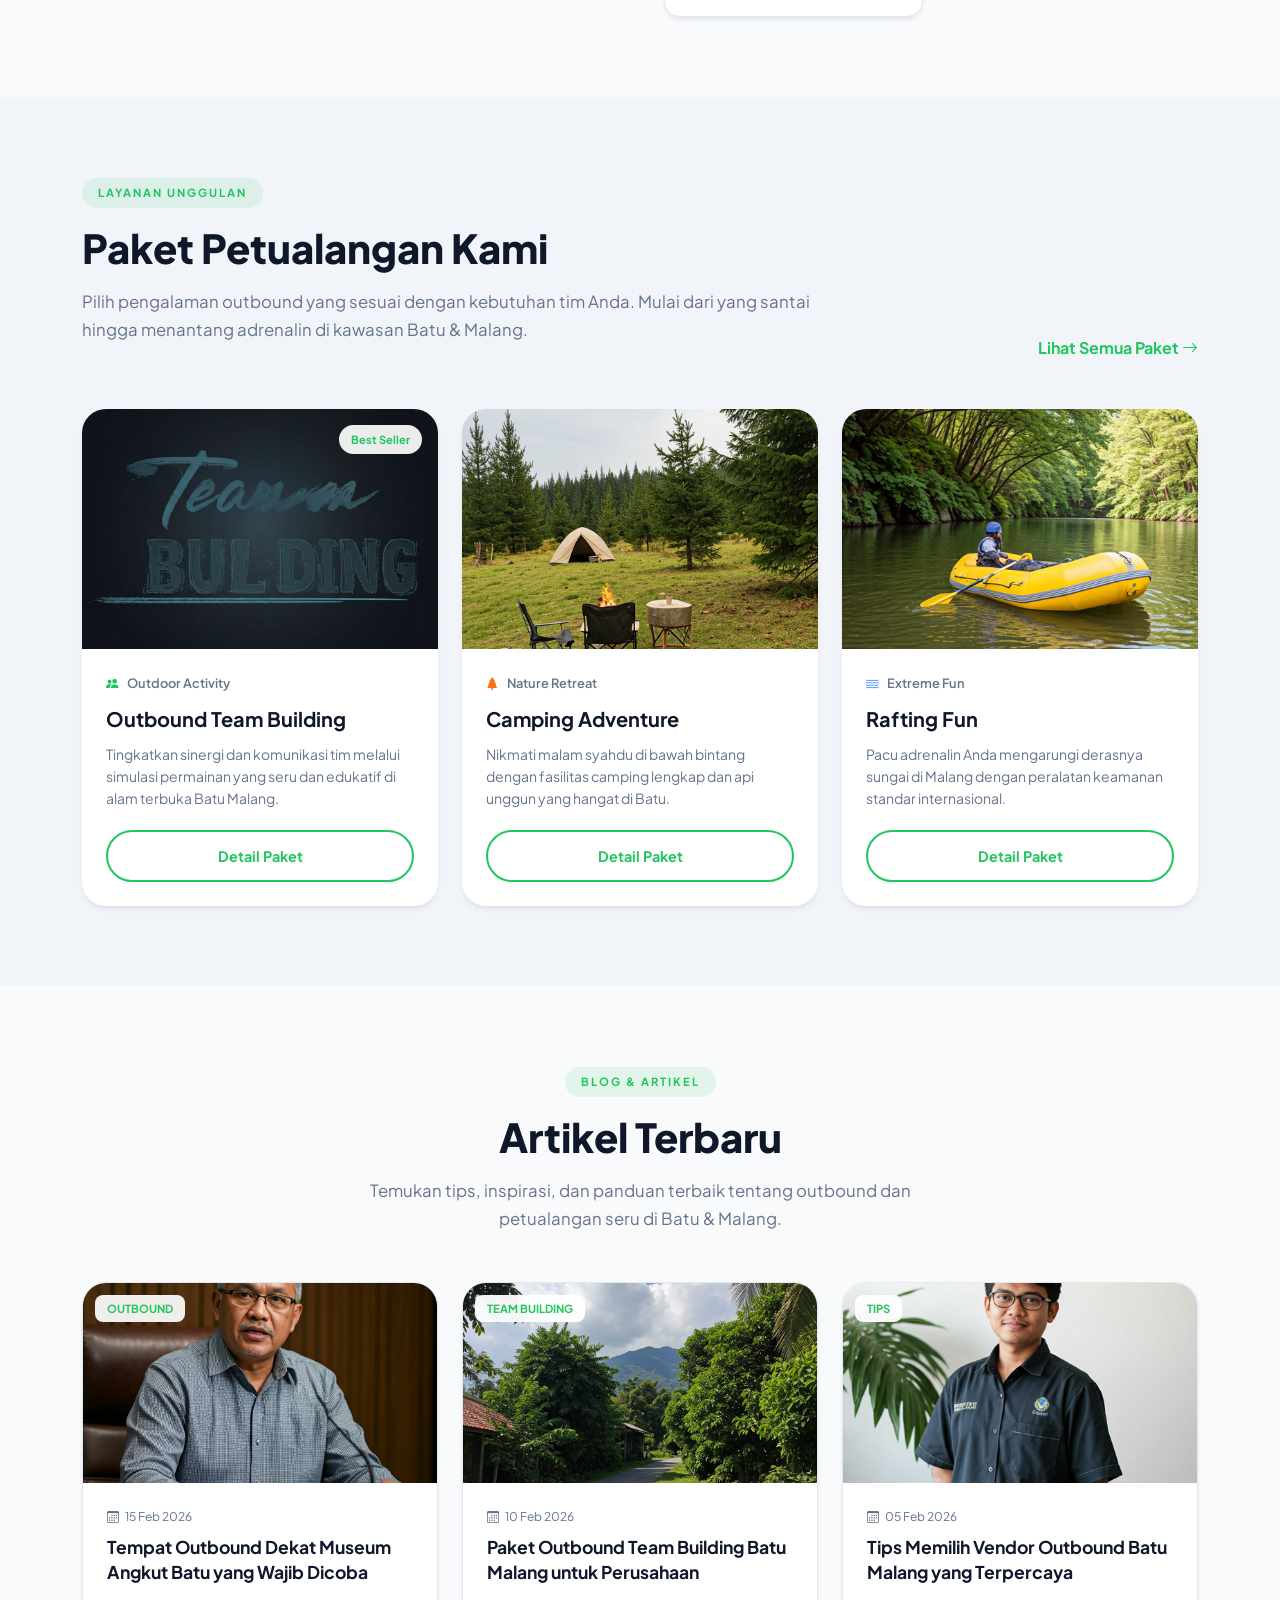
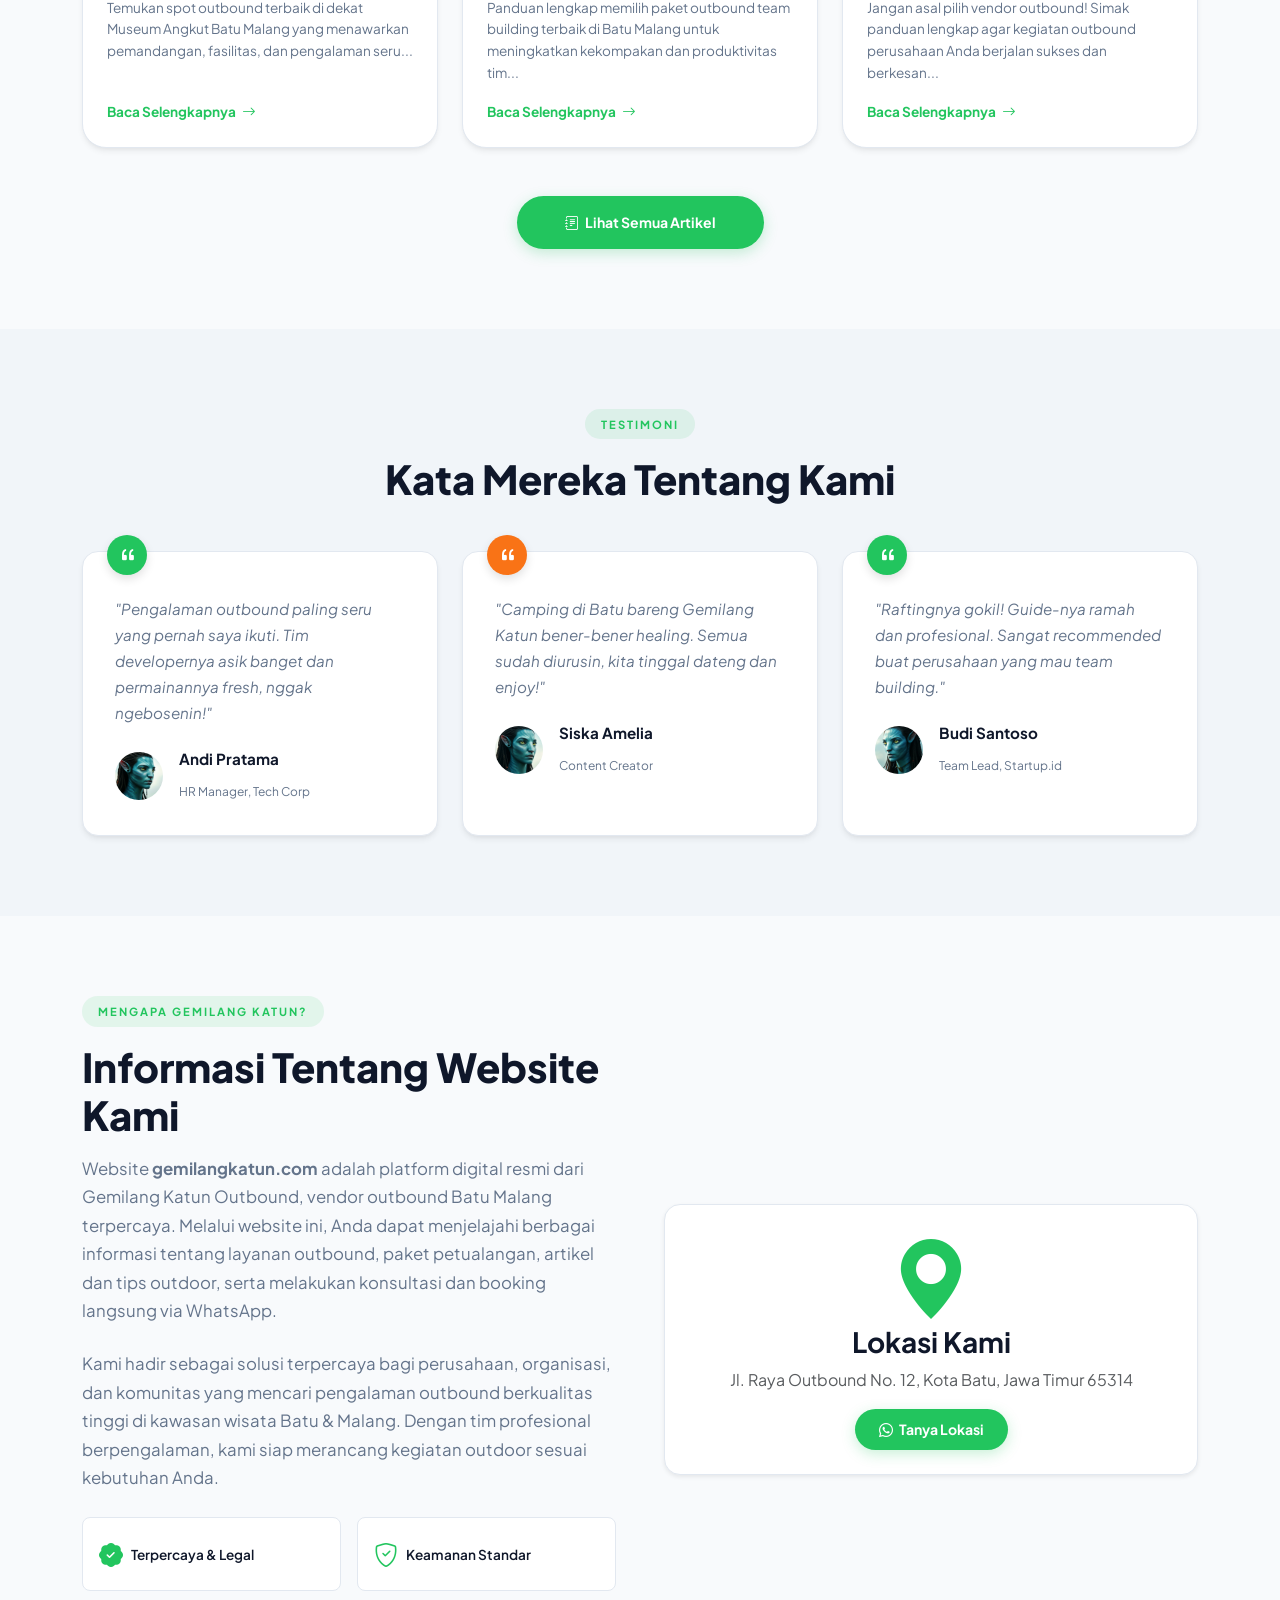
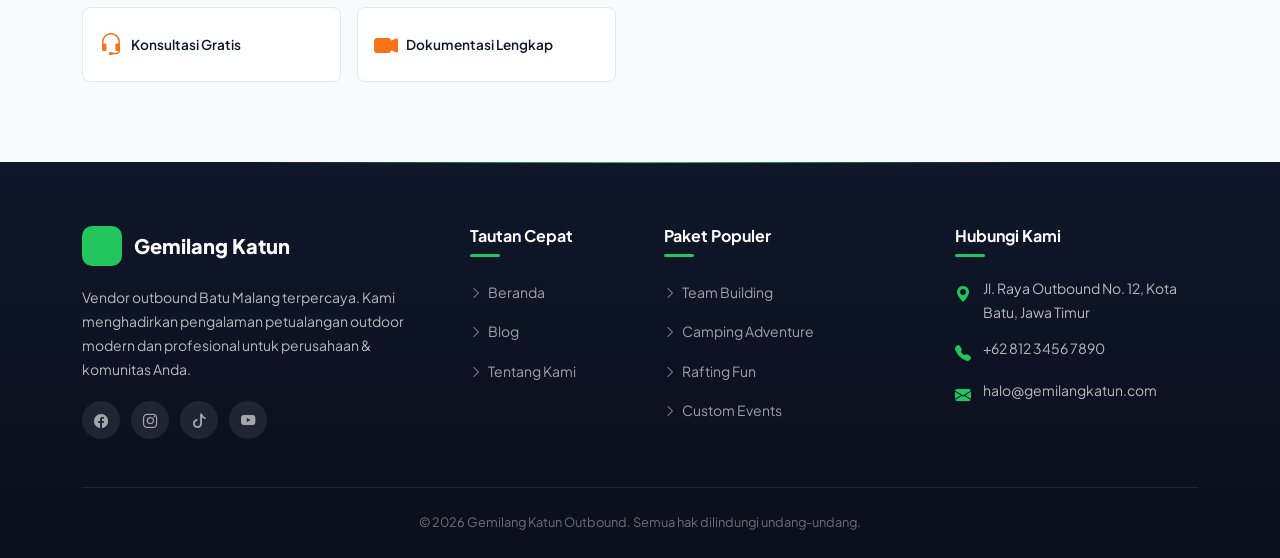
==== commit 55877c29: "Add files via upload" ====
--- a/index.html
+++ b/index.html
@@ -1,4 +1,4 @@
-<!DOCTYPE html>
+﻿<!DOCTYPE html>
 <html lang="id">
 
 <head>
@@ -174,7 +174,7 @@
         <div class="container">
             <div class="hero-wrapper">
                 <div class="hero-overlay"></div>
-                <img src="https://lh3.googleusercontent.com/aida-public/[base64]"
+                <img src="assets/img/google_img_11.webp"
                     alt="Pemandangan pegunungan indah di Batu Malang untuk aktivitas outbound" class="hero-img"
                     loading="eager" width="1200" height="640" />
                 <div class="hero-content">
@@ -212,7 +212,7 @@
                     <div class="position-relative">
                         <div class="row g-3">
                             <div class="col-6">
-                                <img src="https://lh3.googleusercontent.com/aida-public/[base64]"
+                                <img src="assets/img/google_img_9.webp"
                                     alt="Kegiatan team building outdoor di Batu Malang" class="about-img" loading="lazy"
                                     width="400" height="260" />
                                 <div class="about-stat-card mt-3" style="background:var(--primary);">
@@ -225,7 +225,7 @@
                                     <span class="stat-number">500+</span>
                                     <span class="stat-label">Klien Puas</span>
                                 </div>
-                                <img src="https://lh3.googleusercontent.com/aida-public/[base64]"
+                                <img src="assets/img/google_img_3.webp"
                                     alt="Hiking dan aktivitas alam di pegunungan Batu" class="about-img" loading="lazy"
                                     width="400" height="260" />
                             </div>
@@ -297,7 +297,7 @@
                 <div class="col-md-6 col-lg-4">
                     <div class="package-card">
                         <div class="package-card-img-wrap">
-                            <img src="https://lh3.googleusercontent.com/aida-public/[base64]"
+                            <img src="assets/img/google_img_2.webp"
                                 alt="Outbound Team Building di alam terbuka Batu Malang" loading="lazy" width="400"
                                 height="240" />
                             <span class="package-badge">Best Seller</span>
@@ -318,7 +318,7 @@
                 <div class="col-md-6 col-lg-4">
                     <div class="package-card">
                         <div class="package-card-img-wrap">
-                            <img src="https://lh3.googleusercontent.com/aida-public/[base64]"
+                            <img src="assets/img/google_img_7.webp"
                                 alt="Camping adventure di pegunungan Batu" loading="lazy" width="400" height="240" />
                         </div>
                         <div class="package-card-body">
@@ -337,7 +337,7 @@
                 <div class="col-md-6 col-lg-4">
                     <div class="package-card">
                         <div class="package-card-img-wrap">
-                            <img src="https://lh3.googleusercontent.com/aida-public/[base64]"
+                            <img src="assets/img/google_img_10.webp"
                                 alt="Rafting seru di sungai Malang" loading="lazy" width="400" height="240" />
                         </div>
                         <div class="package-card-body">
@@ -372,7 +372,7 @@
                 <div class="col-md-6 col-lg-4">
                     <div class="article-card">
                         <div class="article-card-img-wrap">
-                            <img src="https://lh3.googleusercontent.com/aida-public/[base64]"
+                            <img src="assets/img/google_img_1.webp"
                                 alt="Tempat outbound dekat museum angkut Batu" loading="lazy" width="400"
                                 height="200" />
                             <span class="article-tag">OUTBOUND</span>
@@ -392,7 +392,7 @@
                 <div class="col-md-6 col-lg-4">
                     <div class="article-card">
                         <div class="article-card-img-wrap">
-                            <img src="https://lh3.googleusercontent.com/aida-public/[base64]"
+                            <img src="assets/img/google_img_4.webp"
                                 alt="Paket outbound team building di Batu Malang" loading="lazy" width="400"
                                 height="200" />
                             <span class="article-tag">TEAM BUILDING</span>
@@ -412,7 +412,7 @@
                 <div class="col-md-6 col-lg-4">
                     <div class="article-card">
                         <div class="article-card-img-wrap">
-                            <img src="https://lh3.googleusercontent.com/aida-public/[base64]"
+                            <img src="assets/img/google_img_5.webp"
                                 alt="Tips memilih vendor outbound di Batu Malang" loading="lazy" width="400"
                                 height="200" />
                             <span class="article-tag">TIPS</span>
@@ -454,7 +454,7 @@
                         <p class="testimonial-text">"Pengalaman outbound paling seru yang pernah saya ikuti. Tim
                             developernya asik banget dan permainannya fresh, nggak ngebosenin!"</p>
                         <div class="d-flex align-items-center gap-3">
-                            <img src="https://lh3.googleusercontent.com/aida-public/[base64]"
+                            <img src="assets/img/google_img_12.webp"
                                 alt="Andi Pratama - Klien outbound Gemilang Katun" class="testimonial-avatar"
                                 loading="lazy" width="48" height="48" />
                             <div>
@@ -472,7 +472,7 @@
                         <p class="testimonial-text">"Camping di Batu bareng Gemilang Katun bener-bener healing. Semua
                             sudah diurusin, kita tinggal dateng dan enjoy!"</p>
                         <div class="d-flex align-items-center gap-3">
-                            <img src="https://lh3.googleusercontent.com/aida-public/[base64]"
+                            <img src="assets/img/google_img_13.webp"
                                 alt="Siska Amelia - Klien camping Gemilang Katun" class="testimonial-avatar"
                                 loading="lazy" width="48" height="48" />
                             <div>
@@ -490,7 +490,7 @@
                         <p class="testimonial-text">"Raftingnya gokil! Guide-nya ramah dan profesional. Sangat
                             recommended buat perusahaan yang mau team building."</p>
                         <div class="d-flex align-items-center gap-3">
-                            <img src="https://lh3.googleusercontent.com/aida-public/[base64]"
+                            <img src="assets/img/google_img_14.webp"
                                 alt="Budi Santoso - Klien rafting Gemilang Katun" class="testimonial-avatar"
                                 loading="lazy" width="48" height="48" />
                             <div>
@@ -679,4 +679,4 @@
     </script>
 </body>
 
-</html>+</html>
